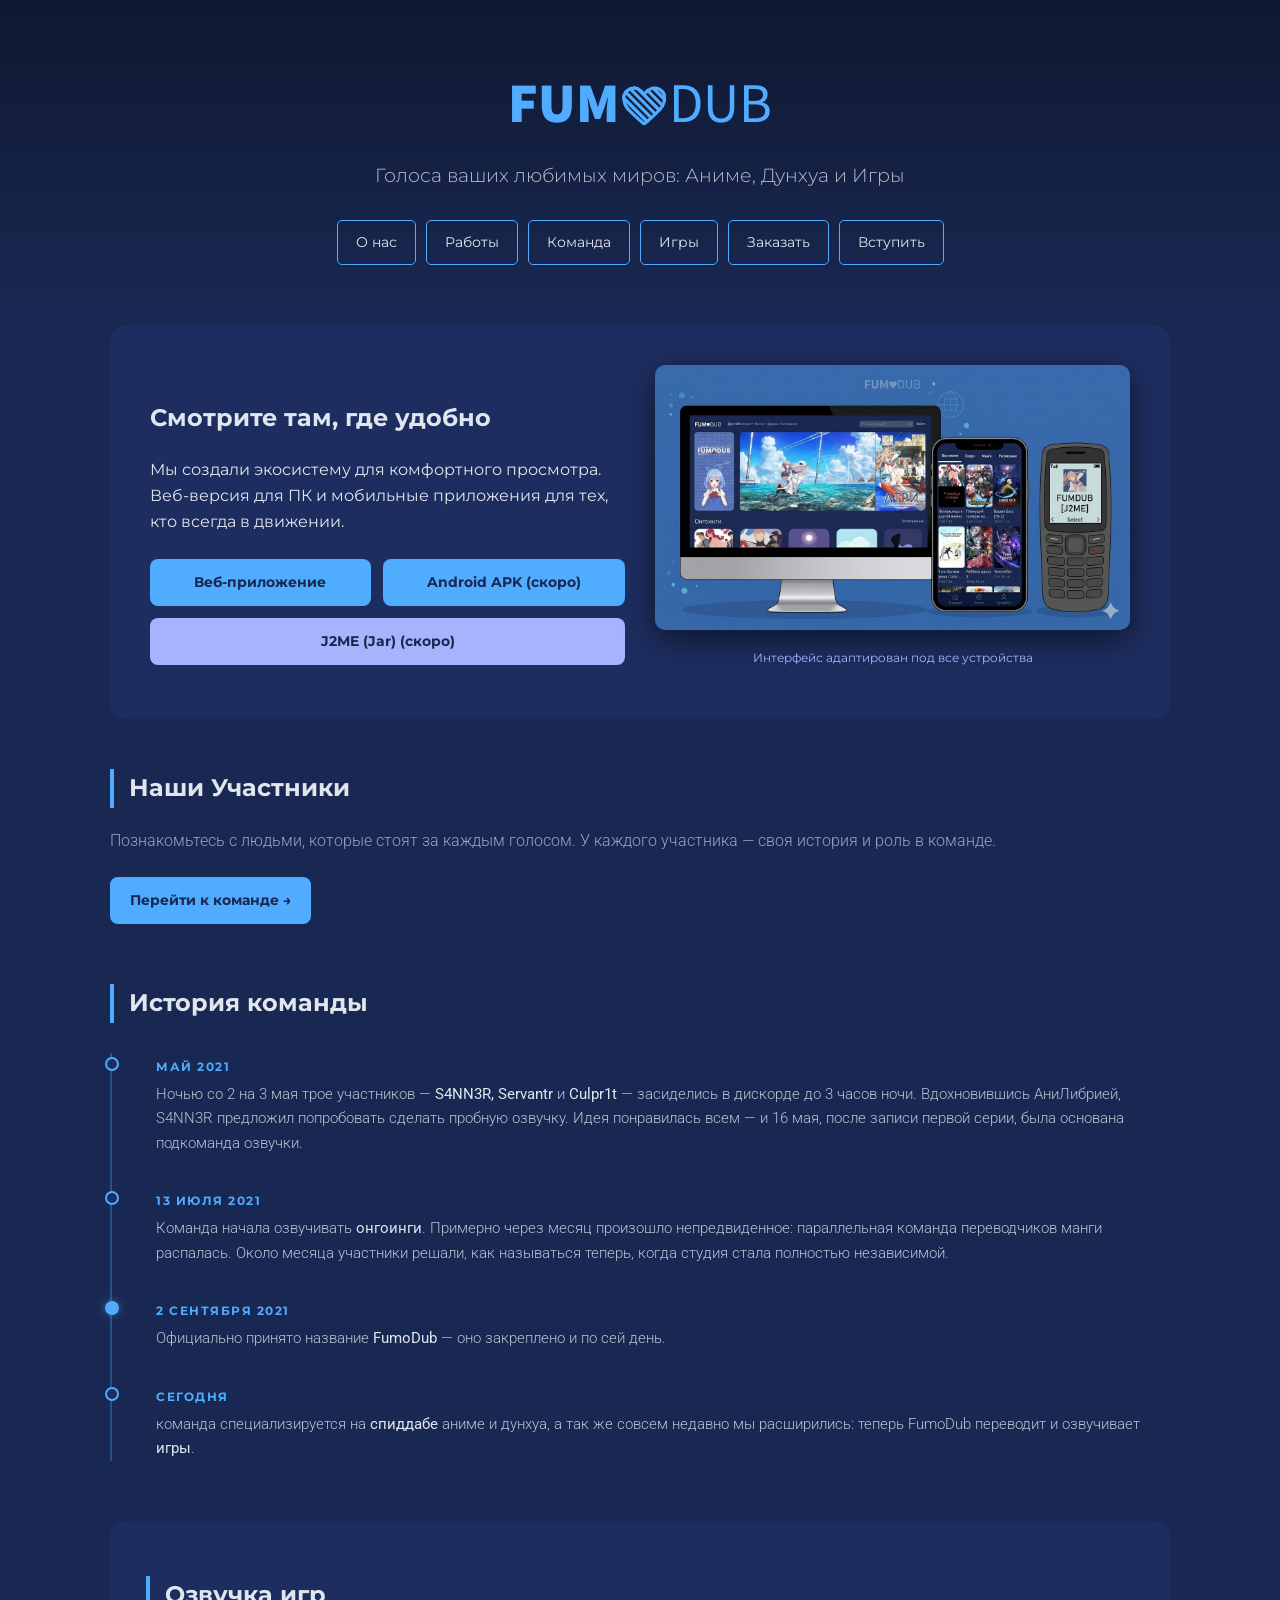
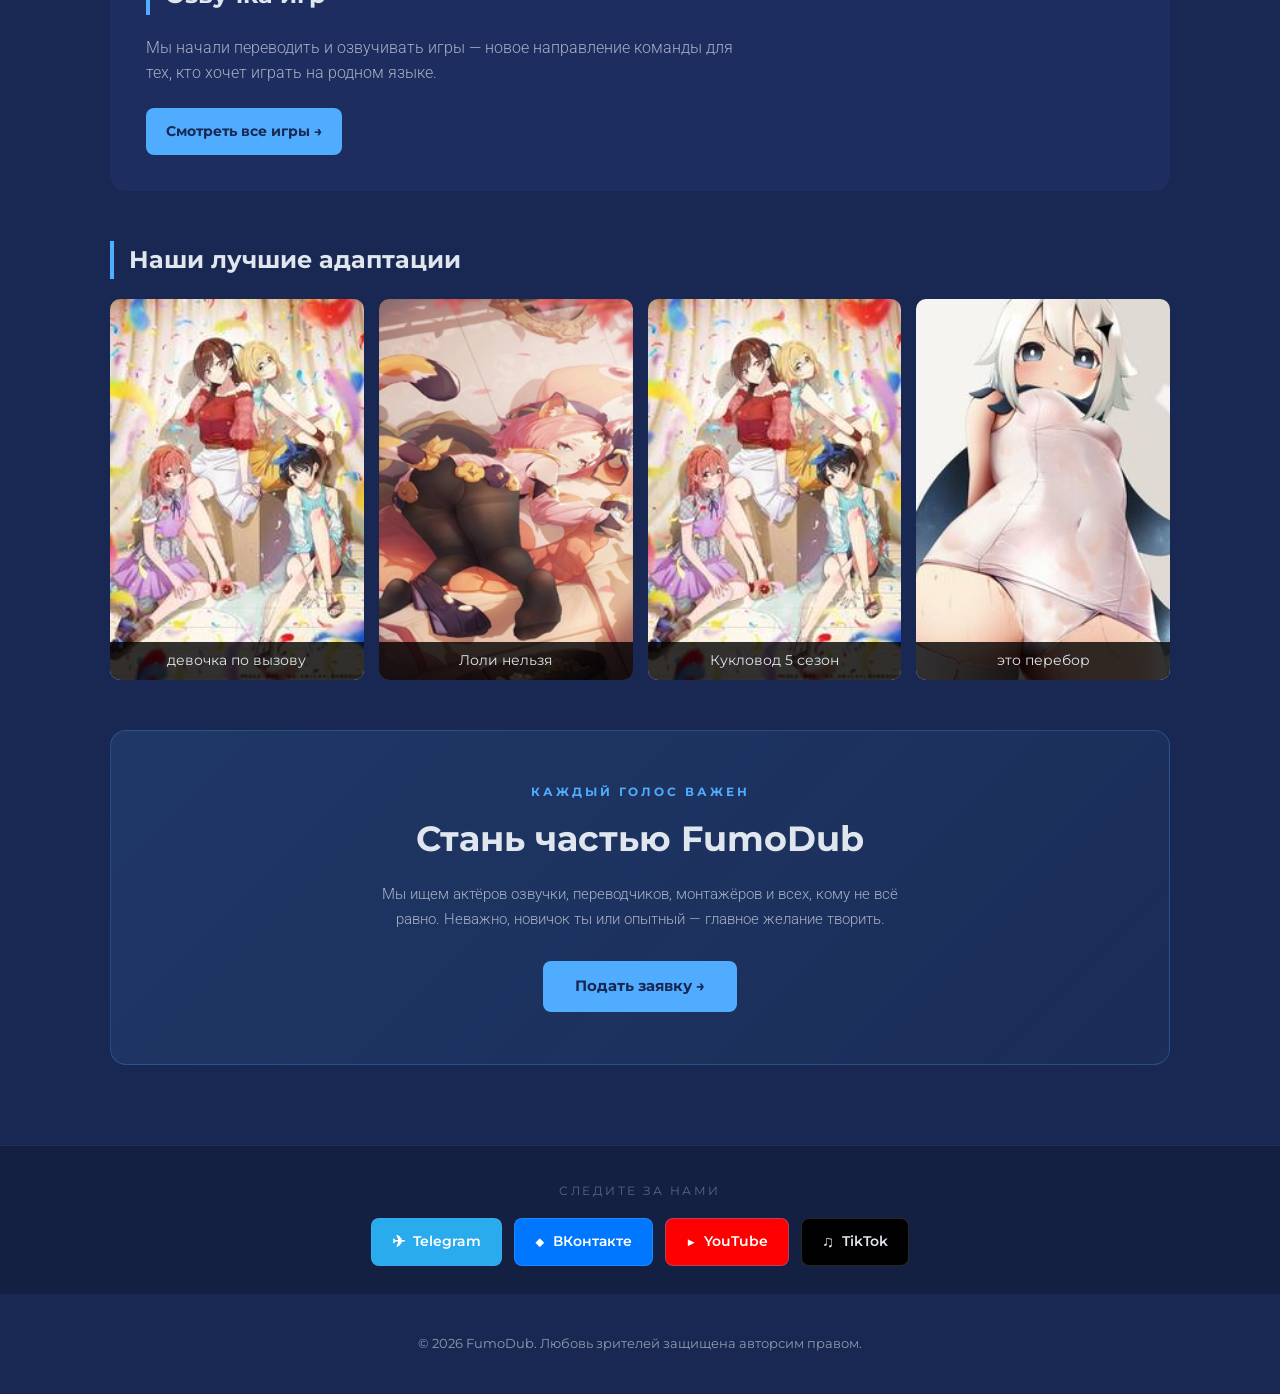
==== index.html @ 5b0cd199 "update index.html" ====
<!DOCTYPE html>
<html lang="ru">
<head>
    <meta charset="UTF-8">
    <meta name="viewport" content="width=device-width, initial-scale=1.0">
    <title>FumoDub | Быстрая озвучка аниме</title>
    <link href="https://fonts.googleapis.com/css2?family=Montserrat:wght@400;700&family=Roboto:wght@300;400&display=swap" rel="stylesheet">
    <link href="https://fonts.googleapis.com/css2?family=Source+Sans+Pro:wght@400;900&display=swap" rel="stylesheet">
    <link rel="stylesheet" href="./Sources/style.css?v=37">
</head>
<body>

<header>
    <h1 class="logo">
      <span>FUM</span>
      <svg class="heart" viewBox="0 0 32 32">
        <path d="M15.2 8.17947C15.3889 8.43128 15.6852 8.57947 16 8.57947C16.3148 8.57947 16.6111 8.43128 16.8 8.17947C17.4573 7.30307 18.6472 6.22595 20.1728 5.63793C21.6646 5.06297 23.4948 4.94489 25.5528 5.9739C28.1458 7.27042 29.104 9.48525 28.9397 11.9505C28.7711 14.4792 27.4039 17.2613 25.2929 19.3724C23.0795 21.5857 19.2659 25.3965 16.5035 27.4972C16.2244 27.7094 15.8395 27.7071 15.5508 27.4741C12.9979 25.4135 8.86139 21.5267 6.7071 19.3724C4.59602 17.2613 3.22886 14.4792 3.06028 11.9504C2.89593 9.48525 3.85416 7.27042 6.44721 5.9739C8.50523 4.94489 10.3354 5.06297 11.8271 5.63793C13.3528 6.22595 14.5427 7.30308 15.2 8.17947Z" stroke="currentColor" stroke-width="2" stroke-linejoin="round"/>
          <defs>
    <clipPath id="heartClip">
      <path d="M6 5.07947C10.6648 2.7471 14.5 5.57947 16 7.57947C17.5 5.57947 21.3352 2.7471 26 5.07947C32 8.07946 30.5 15.5795 26 20.0795C23.8042 22.2752 19.9372 26.1423 17.1088 28.2932C16.4554 28.7901 15.5615 28.7678 14.9227 28.2522C12.33 26.1595 8.16503 22.2445 6 20.0795C1.49998 15.5795 -4.76837e-06 8.07946 6 5.07947Z"/>
    </clipPath>
  </defs>
        <g clip-path="url(#heartClip)">
        <path d="M2.0426 -19.4543L30.6625 9.16553" stroke="currentColor" stroke-width="2" stroke-linecap="round" stroke-linejoin="round"/>
        <path d="M2.0426 -4.45435L30.6625 24.1655" stroke="currentColor" stroke-width="2" stroke-linecap="round" stroke-linejoin="round"/>
        <path d="M2.0426 10.5457L30.6625 39.1655" stroke="currentColor" stroke-width="2" stroke-linecap="round" stroke-linejoin="round"/>
        <path d="M2.0426 -19.4543L30.6625 9.16553" stroke="currentColor" stroke-width="2" stroke-linecap="round" stroke-linejoin="round"/>
        <path d="M2.0426 -4.45435L30.6625 24.1655" stroke="currentColor" stroke-width="2" stroke-linecap="round" stroke-linejoin="round"/>
        <path d="M2.0426 10.5457L30.6625 39.1655" stroke="currentColor" stroke-width="2" stroke-linecap="round" stroke-linejoin="round"/>
        <path d="M2.0426 -14.4543L30.6625 14.1655" stroke="currentColor" stroke-width="2" stroke-linecap="round" stroke-linejoin="round"/>
        <path d="M2.0426 0.545654L30.6625 29.1655" stroke="currentColor" stroke-width="2" stroke-linecap="round" stroke-linejoin="round"/>
        <path d="M2.0426 15.5457L30.6625 44.1655" stroke="currentColor" stroke-width="2" stroke-linecap="round" stroke-linejoin="round"/>
        <path d="M2.0426 20.5457L30.6625 49.1655" stroke="currentColor" stroke-width="2" stroke-linecap="round" stroke-linejoin="round"/>
        <path d="M2.0426 -9.45435L30.6625 19.1655" stroke="currentColor" stroke-width="2" stroke-linecap="round" stroke-linejoin="round"/>
        <path d="M2.0426 5.54565L30.6625 34.1655" stroke="currentColor" stroke-width="2" stroke-linecap="round" stroke-linejoin="round"/>
        <path d="M2.0426 25.5457L30.6625 54.1655" stroke="currentColor" stroke-width="2" stroke-linecap="round" stroke-linejoin="round"/>
        </g>
        </svg>
      <span>DUB</span>
    </h1>
    <p class="subtitle">Голоса ваших любимых миров: Аниме, Дунхуа и Игры</p>
    <nav>
        <a href="#about">О нас</a>
        <a href="#works">Работы</a>
        <a href="team.html">Команда</a>
        <a href="games.html">Игры</a>
        <a href="order.html">Заказать</a>
        <a href="join.html">Вступить</a>
    </nav>
</header>

<div class="container">

    <section class="apps-section" id="about">
        <div class="apps-info">
            <h2>Смотрите там, где удобно</h2>
            <p>Мы создали экосистему для комфортного просмотра. Веб-версия для ПК и мобильные приложения для тех, кто всегда в движении.</p>
            <div class="btn-group">
                <a href="https://fumodubfree.ru" class="btn-app">Веб-приложение</a>
                <a href="#" class="btn-app">Android APK (скоро)</a>
                <a href="#" class="btn-app btn-app--muted">J2ME (Jar) (скоро)</a>
            </div>
        </div>
        <div class="apps-preview">
            <img src="./Sources/aiisample.png" alt="Превью приложения">
            <p class="caption">Интерфейс адаптирован под все устройства</p>
        </div>
    </section>

    <section id="team" class="team-section team-teaser">
        <h2 class="section-title">Наши Участники</h2>
        <p style="color: rgba(224,230,237,0.65); font-family: 'Roboto', sans-serif; font-weight: 300; margin: 12px 0 24px;">Познакомьтесь с людьми, которые стоят за каждым голосом. У каждого участника — своя история и роль в команде.</p>
        <a href="team.html" class="btn-app" style="display: inline-block; max-width: 260px;">Перейти к команде →</a>
    </section>

    <!-- ===== ИСТОРИЯ КОМАНДЫ ===== -->
    <section id="history" class="history-section">
        <h2 class="section-title">История команды</h2>
        <div class="timeline">

            <div class="tl-item">
                <div class="tl-dot"></div>
                <div class="tl-body">
                    <span class="tl-date">Май 2021</span>
                    <p>Ночью со 2 на 3 мая трое участников — <strong>S4NN3R, Servantr</strong> и <strong>Culpr1t</strong> — засиделись в дискорде до 3 часов ночи. Вдохновившись АниЛибрией, S4NN3R предложил попробовать сделать пробную озвучку. Идея понравилась всем — и 16 мая, после записи первой серии, была основана подкоманда озвучки.</p>
                </div>
            </div>

            <div class="tl-item">
                <div class="tl-dot"></div>
                <div class="tl-body">
                    <span class="tl-date">13 июля 2021</span>
                    <p>Команда начала озвучивать <strong>онгоинги</strong>. Примерно через месяц произошло непредвиденное: параллельная команда переводчиков манги распалась. Около месяца участники решали, как называться теперь, когда студия стала полностью независимой.</p>
                </div>
            </div>

            <div class="tl-item">
                <div class="tl-dot tl-dot--accent"></div>
                <div class="tl-body">
                    <span class="tl-date">2 сентября 2021</span>
                    <p>Официально принято название <strong>FumoDub</strong> — оно закреплено и по сей день.</p>
                </div>
            </div>

            <div class="tl-item">
                <div class="tl-dot"></div>
                <div class="tl-body">
                    <span class="tl-date">Сегодня</span>
                    <p>команда специализируется на <strong>спиддабе</strong> аниме и дунхуа, а так же совсем недавно мы расширились: теперь FumoDub переводит и озвучивает <strong>игры</strong>.</p>
                </div>
            </div>

        </div>
    </section>

    <!-- ===== ИГРЫ ===== -->
    <section id="games-preview" class="games-preview-section">
        <h2 class="section-title">Озвучка игр</h2>
        <p class="games-preview-desc">Мы начали переводить и озвучивать игры — новое направление команды для тех, кто хочет играть на родном языке.</p>
        <a href="games.html" class="btn-app" style="display:inline-block;max-width:260px;">Смотреть все игры →</a>
    </section>

    <section id="works">
        <h2 class="section-title">Наши лучшие адаптации</h2>
        <div class="works-grid">
            <div class="work-item">
                <img src="./Sources/2.jpg" alt="Anime">
                <p>девочка по вызову</p>
            </div>
            <div class="work-item">
                <img src="./Sources/3.jpg" alt="Donghua">
                <p>Лоли нельзя</p>
            </div>
            <div class="work-item">
                <img src="./Sources/2.jpg" alt="Anime">
                <p>Кукловод 5 сезон</p>
            </div>
            <div class="work-item">
                <img src="./Sources/1.jpg" alt="Donghua">
                <p>это перебор</p>
            </div>
        </div>
    </section>

    <!-- ===== ВСТУПИТЬ В КОМАНДУ ===== -->
    <section class="join-banner-main">
        <div class="join-banner-inner-main">
            <p class="join-tagline-main">Каждый голос важен</p>
            <h2 class="join-title-main">Стань частью FumoDub</h2>
            <p class="join-desc-main">Мы ищем актёров озвучки, переводчиков, монтажёров и всех, кому не всё равно. Неважно, новичок ты или опытный — главное желание творить.</p>
            <a href="join.html" class="btn-join-main">Подать заявку →</a>
        </div>
    </section>

</div>

<!-- ===== СОЦСЕТИ ===== -->
<section class="socials-section">
    <p class="socials-label">Следите за нами</p>
    <div class="socials-row">
        <a href="https://t.me/FumoDub" class="soc-btn-wide soc-tg">
            <span class="soc-icon">&#9992;</span>
            <span>Telegram</span>
        </a>
        <a href="https://vk.com/fumodub" class="soc-btn-wide soc-vk">
            <span class="soc-icon">&#9670;</span>
            <span>ВКонтакте</span>
        </a>
        <a href="https://youtube.com/@fumodub" class="soc-btn-wide soc-yt">
            <span class="soc-icon">&#9654;</span>
            <span>YouTube</span>
        </a>
        <a href="https://www.tiktok.com/@fumodub" class="soc-btn-wide soc-tt">
            <span class="soc-icon">&#9835;</span>
            <span>TikTok</span>
        </a>
    </div>
</section>

<footer>
    &copy; 2026 FumoDub. Любовь зрителей защищена авторсим правом.
</footer>

</body>
</html>
---- Sources/style.css ----
/* ================================================
   ПЕРЕМЕННЫЕ И СБРОС
================================================ */

:root {
    --bg-color: #192852;
    --secondary-bg: #1d2d5f;
    --accent-blue: #4facfe;
    --text-color: #e0e6ed;
    --text-dim: #a5b4fc;
}

* { box-sizing: border-box; }

body {
    margin: 0;
    padding: 0;
    font-family: 'Montserrat', sans-serif;
    background-color: var(--bg-color);
    color: var(--text-color);
    line-height: 1.6;
    overflow-x: hidden;
}

/* ================================================
   ОБЩИЕ ЭЛЕМЕНТЫ
================================================ */

header {
    padding: 60px 20px 40px;
    text-align: center;
    background: linear-gradient(180deg, rgba(0,0,0,0.4) 0%, rgba(25,40,82,0) 100%);
}

.logo {
    font-family: 'Source Sans Pro';
    display: inline-flex;
    align-items: center;
    font-weight: 400;
    gap: 0;
}
.logo span:first-child {
    font-weight: 900;
}
.heart {
    width: 0.9em;
    height: 0.9em;
    fill: none;
    stroke: currentColor;
}


h1 {
    font-size: clamp(2rem, 8vw, 3.5rem);
    color: var(--accent-blue);
    margin: 0 0 10px;
}

.subtitle {
    font-weight: 300;
    font-size: clamp(0.9rem, 4vw, 1.2rem);
    opacity: 0.8;
    max-width: 600px;
    margin: 0 auto;
}

nav {
    display: flex;
    justify-content: center;
    flex-wrap: wrap;
    gap: 10px;
    margin-top: 30px;
}

nav a,
.btn-stub {
    text-decoration: none;
    color: var(--text-color);
    padding: 10px 18px;
    border: 1px solid var(--accent-blue);
    border-radius: 5px;
    transition: 0.3s;
    font-size: 0.9rem;
}

nav a:hover { background: var(--accent-blue); color: #192852; }

.container {
    max-width: 1100px;
    margin: 0 auto;
    padding: 20px;
}

footer {
    text-align: center;
    padding: 40px;
    opacity: 0.6;
    font-size: 0.8rem;
}

/* ================================================
   INDEX PAGE — index.html
================================================ */

.apps-section {
    background: var(--secondary-bg);
    padding: clamp(20px, 5vw, 40px);
    border-radius: 15px;
    display: flex;
    flex-direction: row;
    align-items: center;
    gap: 30px;
    margin-bottom: 50px;
}

.apps-info { flex: 1; }
.apps-preview { flex: 1; text-align: center; }

.apps-preview img {
    max-width: 100%;
    height: auto;
    border-radius: 10px;
    box-shadow: 0 10px 30px rgba(0,0,0,0.5);
}

.apps-preview .caption {
    font-size: 0.75rem;
    margin-top: 10px;
    color: var(--text-dim);
}

.btn-group {
    display: flex;
    flex-wrap: wrap;
    gap: 12px;
    margin-top: 25px;
}

.btn-app {
    background: var(--accent-blue);
    color: #192852;
    padding: 12px 20px;
    border-radius: 8px;
    text-decoration: none;
    font-weight: bold;
    font-size: 0.9rem;
    transition: transform 0.2s;
    flex-grow: 1;
    text-align: center;
}

.btn-app--muted {
    background: var(--text-dim);
}

.team-section {
    margin-bottom: 60px;
}

.section-title {
    border-left: 4px solid var(--accent-blue);
    padding-left: 15px;
    font-size: 1.5rem;
}

.team-grid {
    display: grid;
    grid-template-columns: repeat(auto-fit, minmax(140px, 1fr));
    gap: 15px;
    margin-top: 30px;
}

.works-grid {
    display: grid;
    grid-template-columns: repeat(auto-fit, minmax(150px, 1fr));
    gap: 15px;
}

.member-card {
    background: rgba(255,255,255,0.05);
    padding: 20px 10px;
    border-radius: 10px;
    text-align: center;
}

.member-card .avatar {
    width: 60px;
    height: 60px;
    background: var(--accent-blue);
    border-radius: 50%;
    margin: 0 auto 12px;
    background-size: cover;
    background-position: center;
}

.member-card p {
    font-size: 0.8rem;
}

.work-item {
    position: relative;
    overflow: hidden;
    border-radius: 10px;
    aspect-ratio: 2/3;
}

.work-item img {
    width: 100%;
    height: 100%;
    object-fit: cover;
    transition: 0.5s;
}

.work-item p {
    position: absolute;
    bottom: 0;
    left: 0;
    width: 100%;
    text-align: center;
    background: rgba(0,0,0,0.8);
    margin: 0;
    padding: 8px 5px;
    font-size: 0.85rem;
}

#works {
    margin-bottom: 50px; /* добавить отступ снизу */
}

.soc-btn-wide {
    width: auto;
    height: auto;
    border-radius: 8px;
    border: 1px solid rgba(79,172,254,0.35);
    background: rgba(29,45,95,0.8);
    display: flex;
    align-items: center;
    gap: 8px;
    padding: 10px 20px;
    text-decoration: none;
    color: var(--text-color);
    font-size: 0.9rem;
    font-weight: 600;
    transition: all 0.25s;
}

.soc-btn-wide:hover {
    border-color: var(--accent-blue);
    color: var(--accent-blue);
    background: rgba(79,172,254,0.1);
    transform: translateY(-2px);
}

.soc-btn {
    width: 38px;
    height: 38px;
    border-radius: 50%;
    border: 1px solid rgba(79,172,254,0.28);
    background: transparent;
    display: flex;
    align-items: center;
    justify-content: center;
    text-decoration: none;
    color: var(--text-dim);
    transition: all 0.24s;
}

.soc-btn:hover {
    border-color: var(--accent-blue);
    color: var(--accent-blue);
    background: rgba(79,172,254,0.1);
    transform: translateY(-2px);
}

.soc-btn svg { width: 16px; height: 16px; }

.socials-section {
    text-align: center;
    padding: 50px 20px;
    background: rgba(0,0,0,0.2);
}

.socials-label {
    font-size: 0.8rem;
    text-transform: uppercase;
    letter-spacing: 3px;
    color: var(--text-dim);
    margin-bottom: 20px;
}

.socials-row {
    display: flex;
    justify-content: center;
    flex-wrap: wrap;
    gap: 12px;
}

/* ================================================
   TEAM PAGE — team.html
================================================ */

.team-stage {
    display: grid;
    grid-template-columns: 200px 1fr 380px;
    min-height: calc(100vh - 220px);
    max-width: 1400px;
    margin: 0 auto;
    padding: 20px 24px 50px;
    align-items: stretch;
}

/* --- LEFT: вертикальный слайдер --- */

.slider-col {
    position: relative;
    display: flex;
    flex-direction: column;
    justify-content: center;
    height: 425px;
    overflow: hidden;
}

.slider-col::after {
    content: '';
    position: absolute;
    right: 24px;
    top: 8%;
    height: 84%;
    width: 2px;
    background: linear-gradient(
        to bottom,
        transparent,
        rgba(79,172,254,0.45) 15%,
        rgba(79,172,254,0.45) 85%,
        transparent
    );
}

.slider-item {
    display: flex;
    align-items: center;
    cursor: pointer;
    padding: 10px 0;
    position: relative;
}

.slider-name {
    flex: 1;
    text-align: right;
    padding-right: 14px;
    font-family: 'Montserrat', sans-serif;
    font-size: 0.85rem;
    color: var(--text-dim);
    transition: color 0.3s;
    white-space: nowrap;
    overflow: hidden;
    text-overflow: ellipsis;
}

.slider-item:hover .slider-name { color: var(--text-color); }

.slider-item.active .slider-name {
    color: var(--accent-blue);
    font-weight: 700;
}

.slider-dot {
    width: 48px;
    height: 48px;
    border-radius: 50%;
    flex-shrink: 0;
    background-color: rgba(79,172,254,0.12);
    background-size: cover;
    background-position: center;
    border: 2px solid rgba(79,172,254,0.22);
    position: relative;
    z-index: 2;
    transition: all 0.32s ease;
}

.slider-item:hover .slider-dot {
    border-color: rgba(79,172,254,0.55);
    transform: scale(1.08);
}

.slider-item.active .slider-dot {
    border-color: var(--accent-blue);
    box-shadow: 0 0 0 4px rgba(79,172,254,0.14), 0 0 22px rgba(79,172,254,0.38);
    transform: scale(1.18);
}

.slider-track {
    display: flex;
    flex-direction: column;
    gap: 10px;
    overflow-y: auto;
    height: 100%;
    scroll-behavior: smooth;
}

.slider-track::-webkit-scrollbar { display: none; }

/* Стрелки навигации */
.nav-btn.left,
.nav-btn.right {
    display: none;
}

.nav-btn {
    position: static;
    background: var(--accent-blue);
    border: none;
    padding: 8px 12px;
    cursor: pointer;
    border-radius: 6px;
    z-index: 10;
    opacity: 1;
    transition: opacity 0.3s ease, transform 0.3s ease;
}

.nav-btn.hidden {
    opacity: 0;
    pointer-events: none;
    transform: scale(0.9);
}

.nav-btn.up,
.nav-btn.down {
    position: absolute;
    left: 50%;
    transform: translateX(-50%);
    width: 42px;
    height: 42px;
    display: flex;
    align-items: center;
    justify-content: center;
    z-index: 10;
}

.nav-btn.up  { top: 10px; }
.nav-btn.down { bottom: 10px; }

/* --- CENTER: персонаж PNG --- */

.char-col {
    position: relative;
    display: flex;
    align-items: flex-end;
    justify-content: center;
    padding-bottom: 30px;
}

.char-glow {
    position: absolute;
    bottom: 0;
    left: 50%;
    transform: translateX(-50%);
    width: 340px;
    height: 120px;
    background: radial-gradient(ellipse, rgba(79,172,254,0.22) 0%, transparent 70%);
    pointer-events: none;
    z-index: 0;
    border-radius: 50%;
    filter: blur(10px);
}

.char-img {
    position: relative;
    z-index: 1;
    max-height: 560px;
    max-width: 100%;
    object-fit: contain;
    filter: drop-shadow(0 20px 40px rgba(79,172,254,0.2));
    transition: opacity 0.4s ease, transform 0.42s ease;
    transform-origin: bottom center;
}

.char-img.fade-out {
    opacity: 0;
    transform: scale(0.95) translateY(18px);
}

.char-placeholder {
    position: relative;
    z-index: 1;
    display: flex;
    flex-direction: column;
    align-items: center;
    justify-content: center;
    gap: 14px;
    height: 460px;
    color: var(--text-dim);
    opacity: 0.18;
}

.char-placeholder svg { width: 90px; height: 90px; }

.char-placeholder p {
    font-size: 0.8rem;
    text-transform: uppercase;
    letter-spacing: 2px;
    margin: 0;
}

/* --- RIGHT: инфо-панель --- */

.info-col {
    padding: 8px 0 8px 36px;
    display: flex;
    flex-direction: column;
    gap: 14px;
    transition: opacity 0.35s ease;
}

.info-col.fade-out { opacity: 0; }

.name-block {
    background: rgba(79,172,254,0.09);
    border: 1.5px solid rgba(79,172,254,0.35);
    border-radius: 14px;
    padding: 18px 26px;
}

.name-block h2 {
    margin: 0 0 5px;
    font-size: clamp(1.7rem, 2.4vw, 2.5rem);
    font-weight: 700;
    color: var(--text-color);
    line-height: 1.1;
}

.name-block .role-tag {
    font-size: 0.76rem;
    color: var(--accent-blue);
    text-transform: uppercase;
    letter-spacing: 2.5px;
    font-weight: 700;
}

.action-row {
    display: flex;
    align-items: center;
    gap: 10px;
    flex-wrap: wrap;
}

.play-btn {
    width: 46px;
    height: 46px;
    border-radius: 50%;
    background: var(--accent-blue);
    border: none;
    cursor: pointer;
    display: flex;
    align-items: center;
    justify-content: center;
    flex-shrink: 0;
    transition: transform 0.2s, box-shadow 0.2s;
    box-shadow: 0 0 20px rgba(79,172,254,0.35);
}

.play-btn:hover {
    transform: scale(1.12);
    box-shadow: 0 0 32px rgba(79,172,254,0.55);
}

.play-btn svg {
    width: 18px;
    height: 18px;
    fill: #192852;
    margin-left: 2px;
}

.play-btn.playing svg.icon-play  { display: none; }
.play-btn:not(.playing) svg.icon-pause { display: none; }

.play-label {
    font-size: 0.76rem;
    text-transform: uppercase;
    letter-spacing: 1.5px;
    color: var(--text-dim);
}

.social-icons {
    display: flex;
    align-items: center;
    gap: 8px;
    flex-wrap: wrap;
}


.wave-row {
    display: flex;
    align-items: center;
    gap: 10px;
}

.waveform {
    flex: 1;
    height: 30px;
    display: flex;
    align-items: center;
    gap: 2px;
}

.wave-bar {
    flex: 1;
    min-width: 3px;
    border-radius: 2px;
    background: rgba(79,172,254,0.2);
    transition: background 0.2s;
}

.playing-anim .wave-bar {
    background: var(--accent-blue);
    animation: wvpulse 0.72s ease-in-out infinite alternate;
}

.wave-bar:nth-child(2n) { animation-delay: 0.07s; }
.wave-bar:nth-child(3n) { animation-delay: 0.17s; }
.wave-bar:nth-child(4n) { animation-delay: 0.27s; }
.wave-bar:nth-child(5n) { animation-delay: 0.12s; }
.wave-bar:nth-child(7n) { animation-delay: 0.22s; }

@keyframes wvpulse {
    from { transform: scaleY(0.3); }
    to   { transform: scaleY(1); }
}

.voice-time {
    font-size: 0.75rem;
    color: var(--text-dim);
    font-family: 'Roboto', monospace;
    white-space: nowrap;
}

.desc-block {
    flex: 1;
    background: rgba(255,255,255,0.035);
    border: 1px solid rgba(79,172,254,0.13);
    border-radius: 14px;
    padding: 22px 24px;
    min-height: 160px;
}

.desc-block p {
    margin: 0;
    font-family: 'Roboto', sans-serif;
    font-weight: 300;
    font-size: 0.94rem;
    line-height: 1.78;
    color: rgba(224,230,237,0.7);
}

/* --- Анимация появления --- */

@keyframes fadeUp {
    from { opacity: 0; transform: translateY(14px); }
    to   { opacity: 1; transform: translateY(0);    }
}

.slider-col { animation: fadeUp 0.45s ease both; }
.char-col   { animation: fadeUp 0.45s 0.07s ease both; }
.info-col   { animation: fadeUp 0.45s 0.15s ease both; }

/* ================================================
   GAMES PAGE — games.html
================================================ */

.wave-divider {
    display: block;
    width: 100%;
    overflow: hidden;
    line-height: 0;
    margin-top: -2px;
}

.wave-divider svg {
    display: block;
    width: 100%;
    height: 60px;
}

.games-page-wrap {
    max-width: 1200px;
    margin: 0 auto;
    padding: 0 24px 60px;
}

.section-heading {
    font-size: clamp(1.1rem, 2.5vw, 1.4rem);
    font-weight: 700;
    color: var(--text-dim);
    text-transform: uppercase;
    letter-spacing: 3px;
    margin: 48px 0 20px;
    display: flex;
    align-items: center;
    gap: 14px;
}

.section-heading::after {
    content: '';
    flex: 1;
    height: 1px;
    background: linear-gradient(to right, rgba(79,172,254,0.3), transparent);
}

/* Сетка карточек сбора */
.funding-grid {
    display: grid;
    grid-template-columns: repeat(auto-fill, minmax(340px, 1fr));
    gap: 22px;
}

.fund-card {
    background: var(--secondary-bg);
    border: 1px solid rgba(79,172,254,0.12);
    border-radius: 16px;
    display: flex;
    gap: 18px;
    padding: 18px;
    transition: border-color 0.3s, transform 0.3s;
}

.fund-card:hover {
    border-color: rgba(79,172,254,0.35);
    transform: translateY(-3px);
}

.fund-cover {
    width: 90px;
    min-width: 90px;
    aspect-ratio: 3/4;
    border-radius: 10px;
    background: rgba(79,172,254,0.1);
    background-size: cover;
    background-position: center;
    overflow: hidden;
    flex-shrink: 0;
}

.fund-cover img {
    width: 100%;
    height: 100%;
    object-fit: cover;
    border-radius: 10px;
}

.fund-info {
    flex: 1;
    display: flex;
    flex-direction: column;
    gap: 6px;
    min-width: 0;
}

.fund-name {
    font-size: 1rem;
    font-weight: 700;
    color: var(--text-color);
    margin: 0;
    white-space: nowrap;
    overflow: hidden;
    text-overflow: ellipsis;
}

.fund-desc {
    font-family: 'Roboto', sans-serif;
    font-weight: 300;
    font-size: 0.82rem;
    color: rgba(224,230,237,0.6);
    line-height: 1.5;
    margin: 0;
    display: -webkit-box;
    -webkit-line-clamp: 3;
    -webkit-box-orient: vertical;
    overflow: hidden;
}

.fund-progress-wrap { margin-top: auto; }

.fund-bar-track {
    width: 100%;
    height: 5px;
    background: rgba(79,172,254,0.15);
    border-radius: 3px;
    overflow: hidden;
    margin-bottom: 5px;
}

.fund-bar-fill {
    height: 100%;
    background: linear-gradient(90deg, var(--accent-blue), #00f2fe);
    border-radius: 3px;
    transition: width 0.8s ease;
}

.fund-amounts {
    font-size: 0.75rem;
    color: var(--text-dim);
    display: flex;
    justify-content: space-between;
    margin-bottom: 10px;
}

.fund-amounts strong { color: var(--accent-blue); }

.btn-support {
    display: inline-block;
    background: transparent;
    border: 1px solid var(--accent-blue);
    color: var(--accent-blue);
    padding: 7px 16px;
    border-radius: 20px;
    font-family: 'Montserrat', sans-serif;
    font-size: 0.78rem;
    font-weight: 700;
    letter-spacing: 1px;
    text-decoration: none;
    cursor: pointer;
    transition: background 0.25s, color 0.25s;
    align-self: flex-start;
}

.btn-support:hover {
    background: var(--accent-blue);
    color: #192852;
}

/* Секция озвученные игры */
.games-grid {
    display: grid;
    grid-template-columns: repeat(auto-fill, minmax(160px, 1fr));
    gap: 16px;
}

.game-card {
    position: relative;
    border-radius: 12px;
    overflow: hidden;
    aspect-ratio: 3/4;
    background: rgba(79,172,254,0.07);
    border: 1px solid rgba(79,172,254,0.1);
    cursor: pointer;
    transition: transform 0.3s, border-color 0.3s, box-shadow 0.3s;
}

.game-card:hover {
    transform: translateY(-5px) scale(1.02);
    border-color: rgba(79,172,254,0.4);
    box-shadow: 0 12px 35px rgba(0,0,0,0.4);
}

.game-card img {
    width: 100%;
    height: 100%;
    object-fit: cover;
    display: block;
    transition: transform 0.4s ease;
}

.game-card:hover img { transform: scale(1.06); }

.game-card-label {
    position: absolute;
    bottom: 0;
    left: 0;
    right: 0;
    padding: 28px 10px 10px;
    background: linear-gradient(to top, rgba(10,15,40,0.95) 0%, transparent 100%);
    font-size: 0.8rem;
    font-weight: 700;
    color: var(--text-color);
    text-align: center;
    line-height: 1.3;
}

.game-badge {
    position: absolute;
    top: 8px;
    right: 8px;
    background: var(--accent-blue);
    color: #192852;
    font-size: 0.65rem;
    font-weight: 700;
    padding: 3px 8px;
    border-radius: 20px;
    text-transform: uppercase;
    letter-spacing: 1px;
}

.game-badge--done {
    background: rgba(79,172,254,0.2);
    color: var(--accent-blue);
    border: 1px solid rgba(79,172,254,0.4);
}

.game-card-placeholder {
    width: 100%;
    height: 100%;
    display: flex;
    flex-direction: column;
    align-items: center;
    justify-content: center;
    gap: 10px;
    color: var(--text-dim);
    opacity: 0.3;
    font-size: 0.75rem;
    text-transform: uppercase;
    letter-spacing: 1px;
}

.game-card-placeholder svg { width: 36px; height: 36px; }

/* ================================================
   GAME MODAL
================================================ */

.modal-overlay {
    position: fixed;
    inset: 0;
    background: rgba(10, 15, 35, 0.88);
    backdrop-filter: blur(8px);
    -webkit-backdrop-filter: blur(8px);
    z-index: 1000;
    display: flex;
    align-items: center;
    justify-content: center;
    padding: 20px;
    opacity: 0;
    pointer-events: none;
    transition: opacity 0.3s ease;
}

.modal-overlay.open {
    opacity: 1;
    pointer-events: all;
}

.modal-box {
    background: var(--secondary-bg);
    border: 1px solid rgba(79,172,254,0.2);
    border-radius: 20px;
    width: 100%;
    max-width: 860px;
    max-height: 90vh;
    overflow-y: auto;
    position: relative;
    transform: translateY(24px) scale(0.97);
    transition: transform 0.35s ease, opacity 0.35s ease;
    opacity: 0;
    scrollbar-width: thin;
    scrollbar-color: rgba(79,172,254,0.3) transparent;
}

.modal-overlay.open .modal-box {
    transform: translateY(0) scale(1);
    opacity: 1;
}

.modal-close {
    position: sticky;
    top: 16px;
    float: right;
    margin: 16px 16px 0 0;
    width: 36px;
    height: 36px;
    border-radius: 50%;
    background: rgba(255,255,255,0.08);
    border: 1px solid rgba(79,172,254,0.2);
    color: var(--text-color);
    font-size: 1.1rem;
    cursor: pointer;
    display: flex;
    align-items: center;
    justify-content: center;
    transition: background 0.2s, border-color 0.2s;
    z-index: 10;
    flex-shrink: 0;
}

.modal-close:hover {
    background: rgba(79,172,254,0.15);
    border-color: var(--accent-blue);
}

.modal-hero {
    display: flex;
    gap: 24px;
    padding: 24px 24px 0;
    clear: both;
}

.modal-cover {
    width: 160px;
    min-width: 160px;
    aspect-ratio: 3/4;
    border-radius: 12px;
    background: rgba(79,172,254,0.08);
    overflow: hidden;
    flex-shrink: 0;
}

.modal-cover img {
    width: 100%;
    height: 100%;
    object-fit: cover;
}

.modal-cover-placeholder {
    width: 100%;
    height: 100%;
    display: flex;
    align-items: center;
    justify-content: center;
    opacity: 0.2;
}

.modal-cover-placeholder svg { width: 48px; height: 48px; }

.modal-meta {
    flex: 1;
    display: flex;
    flex-direction: column;
    gap: 8px;
    min-width: 0;
}

.modal-title {
    font-size: clamp(1.3rem, 3vw, 2rem);
    font-weight: 700;
    margin: 0;
    color: var(--text-color);
    line-height: 1.2;
}

.modal-badge {
    display: inline-block;
    font-size: 0.7rem;
    font-weight: 700;
    text-transform: uppercase;
    letter-spacing: 1.5px;
    padding: 4px 12px;
    border-radius: 20px;
    background: rgba(79,172,254,0.15);
    border: 1px solid rgba(79,172,254,0.35);
    color: var(--accent-blue);
    align-self: flex-start;
}

.modal-badge--wip {
    background: rgba(255,180,0,0.1);
    border-color: rgba(255,180,0,0.4);
    color: #ffb400;
}

.modal-badge--funding {
    background: rgba(255,100,100,0.1);
    border-color: rgba(255,100,100,0.35);
    color: #ff6b6b;
}

.modal-desc {
    font-family: 'Roboto', sans-serif;
    font-weight: 300;
    font-size: 0.92rem;
    line-height: 1.7;
    color: rgba(224,230,237,0.7);
    margin: 4px 0 0;
}

.modal-download {
    margin-top: auto;
    display: flex;
    flex-direction: column;
    gap: 8px;
}

.download-label {
    font-size: 0.72rem;
    text-transform: uppercase;
    letter-spacing: 2px;
    color: var(--text-dim);
    margin-bottom: 2px;
}

.download-btns {
    display: flex;
    flex-wrap: wrap;
    gap: 8px;
}

.btn-download {
    display: inline-flex;
    align-items: center;
    gap: 7px;
    padding: 9px 16px;
    border-radius: 8px;
    border: 1px solid rgba(79,172,254,0.35);
    background: rgba(79,172,254,0.08);
    color: var(--text-color);
    font-family: 'Montserrat', sans-serif;
    font-size: 0.8rem;
    font-weight: 700;
    text-decoration: none;
    cursor: pointer;
    transition: all 0.22s;
    white-space: nowrap;
}

.btn-download:hover {
    background: var(--accent-blue);
    color: #192852;
    border-color: var(--accent-blue);
    transform: translateY(-2px);
}

.btn-download svg { width: 16px; height: 16px; flex-shrink: 0; }

.btn-demo {
    border-color: rgba(255,180,0,0.4);
    background: rgba(255,180,0,0.07);
    color: #ffb400;
}

.btn-demo:hover {
    background: #ffb400;
    color: #192852;
    border-color: #ffb400;
}

.modal-body {
    padding: 24px;
    display: flex;
    flex-direction: column;
    gap: 24px;
}

.modal-screenshots {
    display: grid;
    grid-template-columns: repeat(auto-fill, minmax(200px, 1fr));
    gap: 10px;
}

.modal-screenshot {
    border-radius: 10px;
    overflow: hidden;
    aspect-ratio: 16/9;
    background: rgba(79,172,254,0.06);
    border: 1px solid rgba(79,172,254,0.1);
}

.modal-screenshot img {
    width: 100%;
    height: 100%;
    object-fit: cover;
    transition: transform 0.3s;
}

.modal-screenshot:hover img { transform: scale(1.04); }

.modal-screenshot-placeholder {
    width: 100%;
    height: 100%;
    display: flex;
    align-items: center;
    justify-content: center;
    opacity: 0.15;
    font-size: 0.75rem;
    text-transform: uppercase;
    letter-spacing: 1px;
    flex-direction: column;
    gap: 8px;
}

.modal-screenshot-placeholder svg { width: 28px; height: 28px; }

.modal-video-wrap {
    border-radius: 12px;
    overflow: hidden;
    aspect-ratio: 16/9;
    background: #000;
    border: 1px solid rgba(79,172,254,0.1);
}

.modal-video-wrap iframe {
    width: 100%;
    height: 100%;
    border: none;
    display: block;
}

.modal-section-label {
    font-size: 0.72rem;
    text-transform: uppercase;
    letter-spacing: 2.5px;
    color: var(--text-dim);
    margin-bottom: 10px;
}

/* ================================================
   ORDER PAGE — order.html
================================================ */

.order-page {
    --page-accent:    #c0239e;
    --page-accent2:   #750c64;
    --page-glow:      rgba(192, 35, 158, 0.22);
    --page-border:    rgba(192, 35, 158, 0.3);
    --page-bg:        #1a0a18;
    --page-card-bg:   #220e1e;

    background-color: var(--page-bg);
    min-height: 100vh;
}

.order-page h1                    { color: var(--page-accent); }
.order-page nav a,
.order-page .btn-stub             { border-color: var(--page-accent); }
.order-page nav a:hover           { background: var(--page-accent); color: var(--page-bg); }
.order-page header                { background: linear-gradient(180deg, rgba(0,0,0,0.5) 0%, rgba(26,10,24,0) 100%); }

.order-page .wave-divider path[fill]   { fill: rgba(192,35,158,0.07); }
.order-page .wave-divider path[stroke] { stroke: rgba(192,35,158,0.3); }

.order-wrap {
    max-width: 1100px;
    margin: 0 auto;
    padding: 0 24px 80px;
}

.order-hero {
    text-align: center;
    padding: 40px 0 50px;
}

.order-hero h2 {
    font-size: clamp(1.6rem, 4vw, 2.8rem);
    font-weight: 700;
    margin: 0 0 14px;
    color: var(--text-color);
    line-height: 1.2;
}

.order-hero h2 span { color: var(--page-accent); }

.order-hero p {
    font-family: 'Roboto', sans-serif;
    font-weight: 300;
    font-size: 1rem;
    color: rgba(224,230,237,0.65);
    max-width: 560px;
    margin: 0 auto;
    line-height: 1.7;
}

/* Секция причины */
.reasons-section {
    display: grid;
    grid-template-columns: 1fr 280px;
    gap: 24px;
    margin-bottom: 60px;
    align-items: stretch;
}

.reasons-card {
    background: var(--page-card-bg);
    border: 1px solid var(--page-border);
    border-radius: 18px;
    padding: 32px 36px;
    position: relative;
    overflow: hidden;
}

.reasons-card::before {
    content: '';
    position: absolute;
    top: -60px;
    left: -60px;
    width: 300px;
    height: 300px;
    background: radial-gradient(circle, rgba(192,35,158,0.12) 0%, transparent 70%);
    pointer-events: none;
}

.reasons-card h3 {
    font-size: 1rem;
    text-transform: uppercase;
    letter-spacing: 2.5px;
    color: var(--page-accent);
    margin: 0 0 24px;
}

.reason-item {
    display: flex;
    align-items: flex-start;
    gap: 14px;
    margin-bottom: 18px;
}

.reason-item:last-child { margin-bottom: 0; }

.reason-num {
    width: 28px;
    height: 28px;
    border-radius: 50%;
    background: rgba(192,35,158,0.15);
    border: 1px solid var(--page-border);
    color: var(--page-accent);
    font-size: 0.75rem;
    font-weight: 700;
    display: flex;
    align-items: center;
    justify-content: center;
    flex-shrink: 0;
    margin-top: 1px;
}

.reason-text {
    font-family: 'Roboto', sans-serif;
    font-weight: 300;
    font-size: 0.93rem;
    color: rgba(224,230,237,0.75);
    line-height: 1.6;
}

.reason-text strong {
    color: var(--text-color);
    font-weight: 400;
}

.reasons-img {
    border-radius: 18px;
    background: var(--page-card-bg);
    border: 1px solid var(--page-border);
    overflow: hidden;
    display: flex;
    align-items: center;
    justify-content: center;
    min-height: 200px;
}

.reasons-img img {
    width: 100%;
    height: 100%;
    object-fit: cover;
    display: block;
}

.reasons-img-placeholder {
    display: flex;
    flex-direction: column;
    align-items: center;
    gap: 12px;
    opacity: 0.2;
    color: var(--text-dim);
    font-size: 0.75rem;
    text-transform: uppercase;
    letter-spacing: 1px;
}

.reasons-img-placeholder svg { width: 52px; height: 52px; }

/* Расценки */
.pricing-heading {
    font-size: clamp(1.1rem, 2.5vw, 1.4rem);
    font-weight: 700;
    color: rgba(192,35,158,0.7);
    text-transform: uppercase;
    letter-spacing: 3px;
    margin: 0 0 20px;
    display: flex;
    align-items: center;
    gap: 14px;
}

.pricing-heading::after {
    content: '';
    flex: 1;
    height: 1px;
    background: linear-gradient(to right, rgba(192,35,158,0.35), transparent);
}

.pricing-grid {
    display: grid;
    grid-template-columns: repeat(auto-fit, minmax(260px, 1fr));
    gap: 18px;
    margin-bottom: 50px;
}

.price-card {
    background: var(--page-card-bg);
    border: 1px solid var(--page-border);
    border-radius: 16px;
    padding: 28px 28px 24px;
    position: relative;
    transition: border-color 0.3s, transform 0.3s;
}

.price-card:hover {
    border-color: var(--page-accent);
    transform: translateY(-4px);
}

.price-card--featured {
    border-color: var(--page-accent);
    box-shadow: 0 0 30px rgba(192,35,158,0.18);
}

.price-card--featured::after {
    content: 'Популярный';
    position: absolute;
    top: -12px;
    left: 50%;
    transform: translateX(-50%);
    background: var(--page-accent);
    color: var(--page-bg);
    font-size: 0.65rem;
    font-weight: 700;
    text-transform: uppercase;
    letter-spacing: 1.5px;
    padding: 4px 14px;
    border-radius: 20px;
    white-space: nowrap;
}

.price-tier {
    font-size: 0.75rem;
    text-transform: uppercase;
    letter-spacing: 2px;
    color: var(--page-accent);
    margin-bottom: 16px;
    font-weight: 700;
}

.price-rows {
    display: flex;
    flex-direction: column;
    gap: 8px;
    margin-bottom: 20px;
}

.price-row {
    display: flex;
    justify-content: space-between;
    align-items: baseline;
    padding-bottom: 8px;
    border-bottom: 1px solid rgba(192,35,158,0.1);
}

.price-row:last-child { border-bottom: none; padding-bottom: 0; }

.price-duration {
    font-size: 0.88rem;
    color: rgba(224,230,237,0.65);
    font-family: 'Roboto', sans-serif;
    font-weight: 300;
}

.price-amount {
    font-size: 1.15rem;
    font-weight: 700;
    color: var(--text-color);
}

.price-amount span {
    font-size: 0.75rem;
    font-weight: 400;
    color: rgba(224,230,237,0.45);
    margin-left: 3px;
}

.price-note {
    font-size: 0.78rem;
    color: rgba(224,230,237,0.4);
    font-family: 'Roboto', sans-serif;
    font-weight: 300;
    line-height: 1.5;
}

/* Форма заказа */
.order-form-section { margin-bottom: 40px; }

.order-form {
    background: var(--page-card-bg);
    border: 1px solid var(--page-border);
    border-radius: 18px;
    padding: 36px;
    display: grid;
    grid-template-columns: 1fr 1fr;
    gap: 18px;
}

.form-group {
    display: flex;
    flex-direction: column;
    gap: 7px;
}

.form-group--full { grid-column: 1 / -1; }

.form-label {
    font-size: 0.75rem;
    text-transform: uppercase;
    letter-spacing: 1.5px;
    color: rgba(192,35,158,0.8);
    font-weight: 700;
}

.form-input,
.form-select,
.form-textarea {
    background: rgba(255,255,255,0.04);
    border: 1px solid rgba(192,35,158,0.25);
    border-radius: 10px;
    padding: 12px 16px;
    color: var(--text-color);
    font-family: 'Montserrat', sans-serif;
    font-size: 0.88rem;
    outline: none;
    transition: border-color 0.25s, box-shadow 0.25s;
    width: 100%;
}

.form-input:focus,
.form-select:focus,
.form-textarea:focus {
    border-color: var(--page-accent);
    box-shadow: 0 0 0 3px rgba(192,35,158,0.12);
}

.form-select {
    appearance: none;
    background-image: url("data:image/svg+xml,%3Csvg viewBox='0 0 24 24' fill='none' stroke='%23c0239e' stroke-width='2' xmlns='http://www.w3.org/2000/svg'%3E%3Cpath d='M6 9l6 6 6-6'/%3E%3C/svg%3E");
    background-repeat: no-repeat;
    background-position: right 14px center;
    background-size: 18px;
    padding-right: 40px;
    cursor: pointer;
}

.form-select option { background: #220e1e; }

.form-textarea {
    resize: vertical;
    min-height: 110px;
    line-height: 1.6;
}

.form-submit {
    grid-column: 1 / -1;
    background: linear-gradient(135deg, var(--page-accent2), var(--page-accent));
    color: #fff;
    border: none;
    border-radius: 12px;
    padding: 15px 32px;
    font-family: 'Montserrat', sans-serif;
    font-size: 0.95rem;
    font-weight: 700;
    letter-spacing: 1px;
    cursor: pointer;
    transition: opacity 0.25s, transform 0.2s, box-shadow 0.25s;
    box-shadow: 0 4px 24px rgba(192,35,158,0.3);
}

.form-submit:hover {
    opacity: 0.9;
    transform: translateY(-2px);
    box-shadow: 0 8px 32px rgba(192,35,158,0.45);
}

.form-submit:active { transform: translateY(0); }

/* ================================================
   ИСТОРИЯ — timeline
================================================ */

.history-section {
    margin-bottom: 60px;
}

.timeline {
    position: relative;
    margin-top: 30px;
    padding-left: 24px;
    border-left: 2px solid rgba(79,172,254,0.3);
}

.tl-item {
    position: relative;
    margin-bottom: 32px;
    padding-left: 20px;
}

.tl-item:last-child { margin-bottom: 0; }

.tl-dot {
    position: absolute;
    left: -31px;
    top: 4px;
    width: 14px;
    height: 14px;
    border-radius: 50%;
    background: var(--secondary-bg);
    border: 2px solid var(--accent-blue);
    flex-shrink: 0;
}

.tl-dot--accent {
    background: var(--accent-blue);
    box-shadow: 0 0 10px rgba(79,172,254,0.5);
}

.tl-date {
    display: inline-block;
    font-size: 0.72rem;
    text-transform: uppercase;
    letter-spacing: 1.5px;
    color: var(--accent-blue);
    font-weight: 700;
    margin-bottom: 6px;
}

.tl-body p {
    margin: 0;
    font-family: 'Roboto', sans-serif;
    font-weight: 300;
    font-size: 0.92rem;
    color: rgba(224,230,237,0.8);
    line-height: 1.65;
}

.tl-body strong {
    color: var(--text-color);
    font-weight: 400;
}

/* ================================================
   ИГРЫ — превью-секция
================================================ */

.games-preview-section {
    background: var(--secondary-bg);
    border-radius: 15px;
    padding: clamp(20px, 5vw, 36px);
    margin-bottom: 50px;
}

.games-preview-desc {
    font-family: 'Roboto', sans-serif;
    font-weight: 300;
    color: rgba(224,230,237,0.7);
    margin: 10px 0 22px;
    max-width: 600px;
}

/* ================================================
   ВСТУПИТЬ В КОМАНДУ — баннер
================================================ */

.join-banner-main {
    margin-bottom: 60px;
    border-radius: 16px;
    background: linear-gradient(135deg, rgba(79,172,254,0.12) 0%, rgba(79,172,254,0.04) 100%);
    border: 1px solid rgba(79,172,254,0.25);
    padding: clamp(28px, 6vw, 52px) clamp(20px, 5vw, 48px);
    text-align: center;
}

.join-tagline-main {
    font-size: 0.72rem;
    text-transform: uppercase;
    letter-spacing: 3px;
    color: var(--accent-blue);
    font-weight: 700;
    margin: 0 0 10px;
}

.join-title-main {
    font-size: clamp(1.4rem, 4vw, 2.2rem);
    margin: 0 0 14px;
    color: var(--text-color);
}

.join-desc-main {
    font-family: 'Roboto', sans-serif;
    font-weight: 300;
    font-size: 0.95rem;
    color: rgba(224,230,237,0.7);
    max-width: 520px;
    margin: 0 auto 28px;
    line-height: 1.7;
}

.btn-join-main {
    display: inline-block;
    background: var(--accent-blue);
    color: #192852;
    padding: 13px 32px;
    border-radius: 8px;
    text-decoration: none;
    font-weight: 700;
    font-size: 0.95rem;
    transition: opacity 0.2s, transform 0.2s;
}

.btn-join-main:hover {
    opacity: 0.85;
    transform: translateY(-2px);
}

/* ================================================
   JOIN PAGE — join.html
   Цветовая схема: оранжевый #ff9012
================================================ */

.join-page {
    --join-accent:  #ff9012;
    --join-accent2: #e06b00;
    --join-glow:    rgba(255, 144, 18, 0.2);
    --join-border:  rgba(255, 144, 18, 0.28);
    --join-bg:      #1a1108;
    --join-card-bg: #211508;

    background-color: var(--join-bg);
    min-height: 100vh;
}

.join-page h1                { color: var(--join-accent); }
.join-page nav a,
.join-page .btn-stub         { border-color: var(--join-accent); }
.join-page nav a:hover       { background: var(--join-accent); color: var(--join-bg); }
.join-page header            { background: linear-gradient(180deg, rgba(0,0,0,0.5) 0%, rgba(26,17,8,0) 100%); }

.join-wrap {
    max-width: 780px;
    margin: 0 auto;
    padding: 0 24px 80px;
}

/* HERO */
.join-hero {
    text-align: center;
    padding: 36px 0 44px;
}

.join-hero h2 {
    font-size: clamp(1.6rem, 4vw, 2.6rem);
    font-weight: 700;
    color: var(--text-color);
    margin: 0 0 12px;
    line-height: 1.2;
}

.join-hero h2 span { color: var(--join-accent); }

.join-hero p {
    font-family: 'Roboto', sans-serif;
    font-weight: 300;
    font-size: 0.97rem;
    color: rgba(224,230,237,0.6);
    max-width: 520px;
    margin: 0 auto;
    line-height: 1.7;
}

/* БАННЕР-КАРТИНКА */
.join-banner {
    width: 100%;
    border-radius: 18px;
    overflow: hidden;
    border: 1px solid var(--join-border);
    margin-bottom: 20px;
    aspect-ratio: 16/7;
    background: var(--join-card-bg);
    position: relative;
}

.join-banner img {
    width: 100%;
    height: 100%;
    object-fit: cover;
    display: block;
}

.join-banner-placeholder {
    width: 100%;
    height: 100%;
    display: flex;
    align-items: center;
    justify-content: center;
    flex-direction: column;
    gap: 12px;
    opacity: 0.18;
    color: var(--text-dim);
    font-size: 0.8rem;
    text-transform: uppercase;
    letter-spacing: 1px;
    position: absolute;
    inset: 0;
}

.join-banner-placeholder svg { width: 52px; height: 52px; }

/* Glow под баннером */
.join-banner::after {
    content: '';
    position: absolute;
    bottom: 0; left: 0; right: 0;
    height: 60%;
    background: linear-gradient(to top, rgba(26,17,8,0.6), transparent);
    pointer-events: none;
}

/* ТЕКСТОВЫЙ БЛОК */
.join-text-card {
    background: var(--join-card-bg);
    border: 1px solid var(--join-border);
    border-radius: 18px;
    padding: 32px 36px;
    margin-bottom: 28px;
    position: relative;
    overflow: hidden;
}

.join-text-card::before {
    content: '';
    position: absolute;
    top: -80px; right: -80px;
    width: 280px; height: 280px;
    background: radial-gradient(circle, rgba(255,144,18,0.1) 0%, transparent 70%);
    pointer-events: none;
}

.join-text-card h3 {
    font-size: 0.75rem;
    text-transform: uppercase;
    letter-spacing: 2.5px;
    color: var(--join-accent);
    margin: 0 0 16px;
    font-weight: 700;
}

.join-text-card p {
    font-family: 'Roboto', sans-serif;
    font-weight: 300;
    font-size: 0.94rem;
    line-height: 1.78;
    color: rgba(224,230,237,0.7);
    margin: 0 0 12px;
}

.join-text-card p:last-child { margin-bottom: 0; }

.join-text-card strong {
    color: var(--text-color);
    font-weight: 400;
}

/* Список ролей нужных студии */
.join-roles {
    display: flex;
    flex-wrap: wrap;
    gap: 8px;
    margin-top: 18px;
}

.join-role-tag {
    padding: 6px 14px;
    border-radius: 20px;
    border: 1px solid var(--join-border);
    background: rgba(255,144,18,0.07);
    color: var(--join-accent);
    font-size: 0.78rem;
    font-weight: 700;
    letter-spacing: 0.5px;
}

/* КНОПКА */
.join-btn-wrap {
    text-align: center;
}

.btn-join {
    display: inline-flex;
    align-items: center;
    gap: 10px;
    background: linear-gradient(135deg, var(--join-accent2), var(--join-accent));
    color: #1a1108;
    font-family: 'Montserrat', sans-serif;
    font-size: 1rem;
    font-weight: 700;
    padding: 16px 40px;
    border-radius: 14px;
    text-decoration: none;
    letter-spacing: 0.5px;
    box-shadow: 0 6px 28px rgba(255,144,18,0.32);
    transition: transform 0.22s, box-shadow 0.22s, opacity 0.22s;
}

.btn-join:hover {
    transform: translateY(-3px);
    box-shadow: 0 12px 40px rgba(255,144,18,0.48);
    opacity: 0.93;
}

.btn-join:active { transform: translateY(0); }

.btn-join svg { width: 20px; height: 20px; flex-shrink: 0; }

.join-btn-note {
    margin-top: 12px;
    font-size: 0.78rem;
    color: rgba(224,230,237,0.35);
    font-family: 'Roboto', sans-serif;
}

@media (max-width: 600px) {
    .join-text-card { padding: 22px 20px; }
    .join-banner { aspect-ratio: 16/9; }
}

/* ================================================
   СОЦСЕТИ
================================================ */

.socials-section {
    text-align: center;
    padding: 36px 20px 28px;
    border-top: 1px solid rgba(79,172,254,0.12);
}

.socials-label {
    font-size: 0.72rem;
    text-transform: uppercase;
    letter-spacing: 2.5px;
    color: rgba(224,230,237,0.35);
    margin: 0 0 18px;
}

.socials-row {
    display: flex;
    justify-content: center;
    flex-wrap: wrap;
    gap: 12px;
}

.soc-icon { font-size: 1rem; }

.soc-tg { background: #2AABEE; color: #fff; }
.soc-vk { background: #0077FF; color: #fff; }
.soc-yt { background: #FF0000; color: #fff; }
.soc-tt { background: #010101; border: 1px solid rgba(255,255,255,0.15); }

/* ================================================
   АДАПТИВ
================================================ */

@media (max-width: 900px) {
    .team-stage {
        grid-template-columns: 1fr;
        gap: 22px;
    }

    .slider-col {
        flex-direction: row;
        flex-wrap: nowrap;
        overflow-x: auto;
        padding-bottom: 8px;
        justify-content: flex-start;
        -webkit-overflow-scrolling: touch;
        height: auto;
    }

    .slider-col::after { display: none; }

    .slider-item {
        flex-direction: column;
        align-items: center;
        padding: 6px 10px;
        gap: 6px;
    }

    .slider-name {
        text-align: center;
        padding-right: 0;
        font-size: 0.72rem;
    }

    .slider-track {
        flex-direction: row;
        overflow-x: auto;
        overflow-y: hidden;
    }

    .char-col { order: -1; }
    .char-img { max-height: 300px; }
    .info-col { padding: 0; }
}

@media (max-width: 768px) {
    header { padding: 40px 15px; }

    .apps-section {
        flex-direction: column;
        text-align: center;
    }

    .btn-group { justify-content: center; }

    nav { gap: 8px; }
    nav a { padding: 8px 12px; font-size: 0.8rem; }

    .funding-grid { grid-template-columns: 1fr; }

    .games-grid {
        grid-template-columns: repeat(auto-fill, minmax(130px, 1fr));
        gap: 12px;
    }

    .fund-card { flex-direction: column; }

    .fund-cover {
        width: 100%;
        aspect-ratio: 16/9;
    }

    .slider-track {
        flex-direction: row;
        overflow-x: auto;
        overflow-y: hidden;
    }

    .nav-btn.up, .nav-btn.down { display: none; }

    .nav-btn.left, .nav-btn.right {
        display: block;
        position: absolute;
        top: 50%;
        transform: translateY(-50%);
    }

    .nav-btn.left  { left: 5px; }
    .nav-btn.right { right: 5px; }

    .slider-col {
        flex-direction: row;
        align-items: center;
        height: auto;
        gap: 10px;
    }

    .nav-btn {
        width: 42px;
        height: 42px;
        flex-shrink: 0;
        padding: 0;
    }

    .nav-btn.left  { order: 0; }
    .slider-track  { order: 1; }
    .nav-btn.right { order: 2; }

    .reasons-section { grid-template-columns: 1fr; }

    .reasons-img {
        min-height: 180px;
        max-height: 220px;
    }

    .order-form {
        grid-template-columns: 1fr;
        padding: 22px;
    }

    .form-group--full { grid-column: 1; }
    .form-submit       { grid-column: 1; }

    .pricing-grid { grid-template-columns: 1fr; }
}

@media (max-width: 600px) {
    .modal-hero { flex-direction: column; }
    .modal-cover { width: 120px; align-self: center; }
    .modal-box { border-radius: 14px; }
}
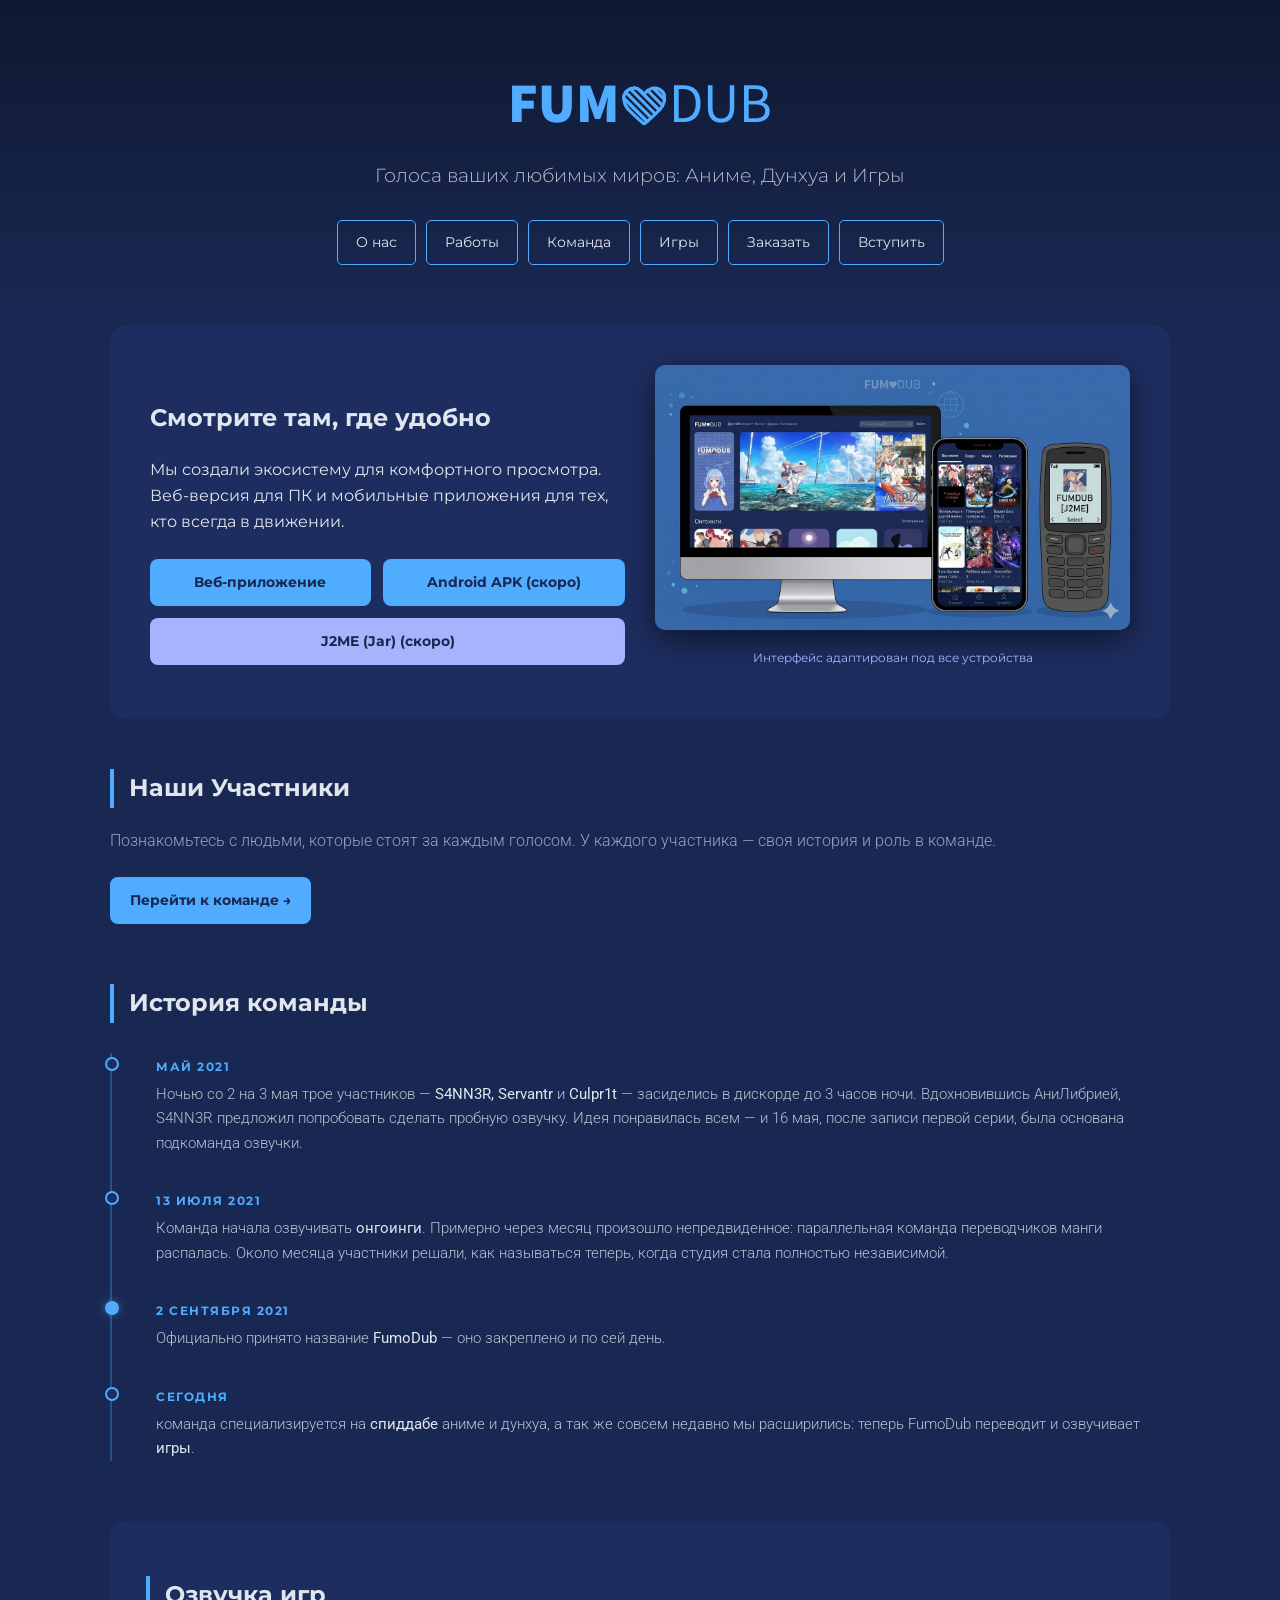
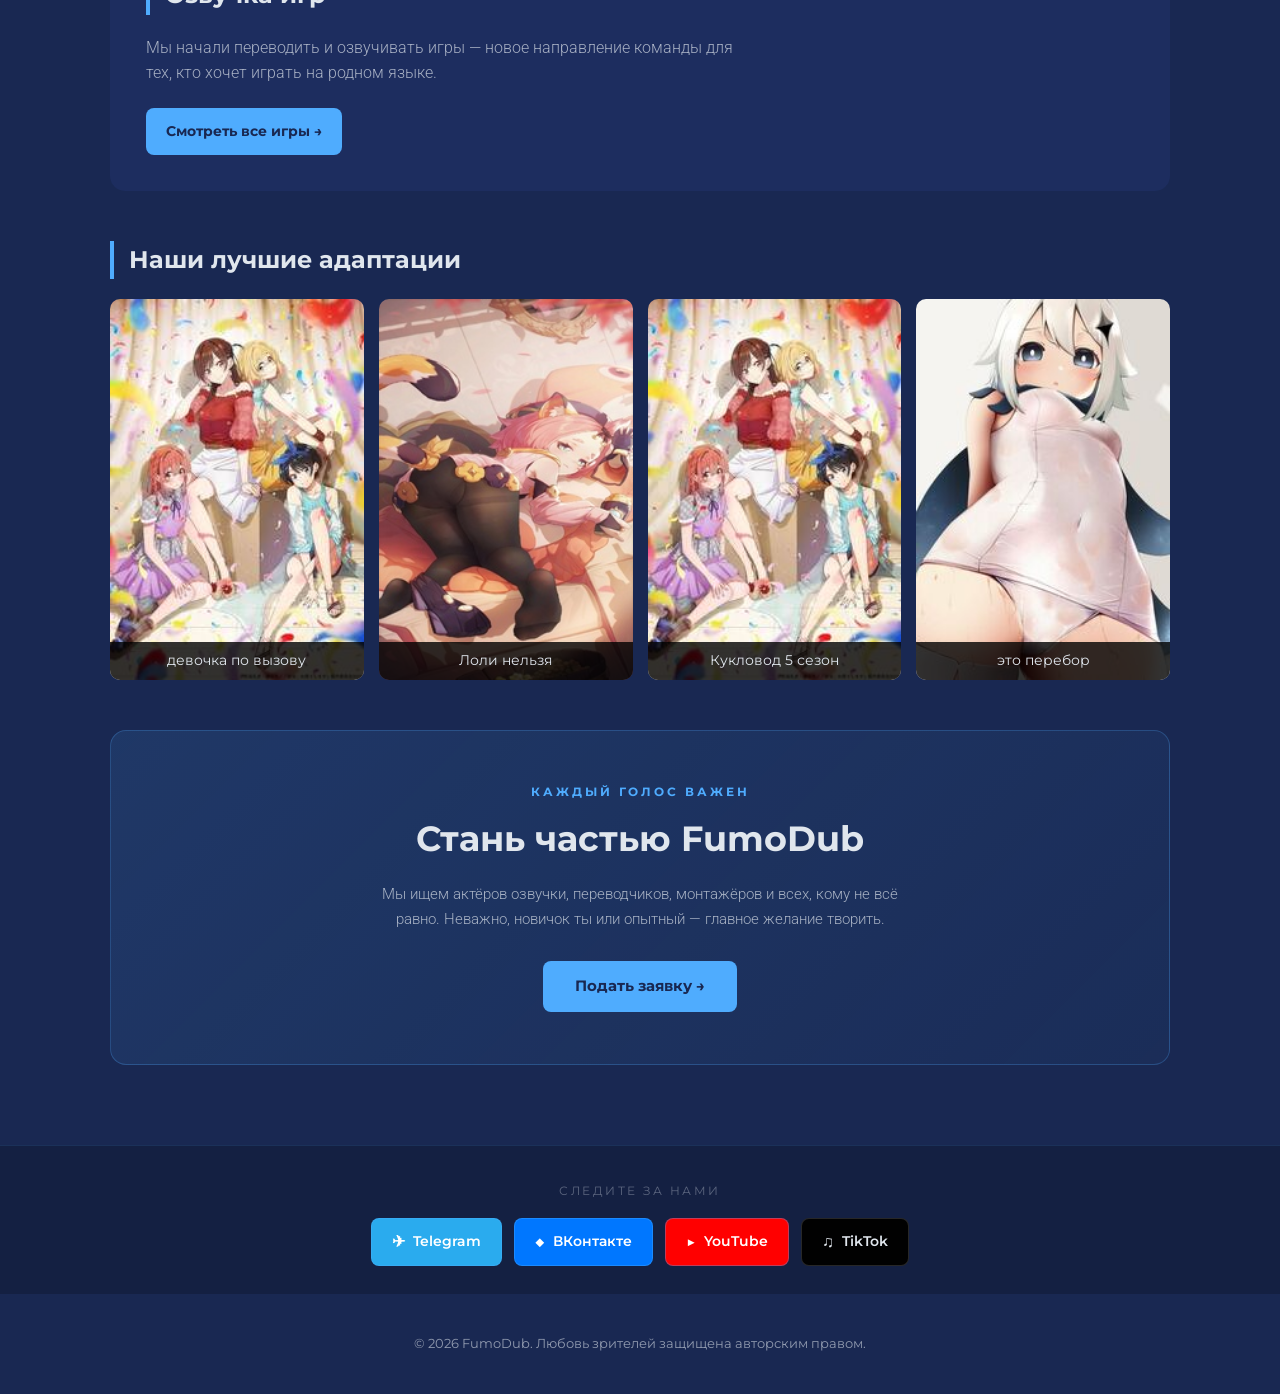
==== commit 4b5a886c: "update index.html" ====
--- a/index.html
+++ b/index.html
@@ -178,7 +178,7 @@
 </section>
 
 <footer>
-    &copy; 2026 FumoDub. Любовь зрителей защищена авторсим правом.
+    &copy; 2026 FumoDub. Любовь зрителей защищена авторским правом.
 </footer>
 
 </body>
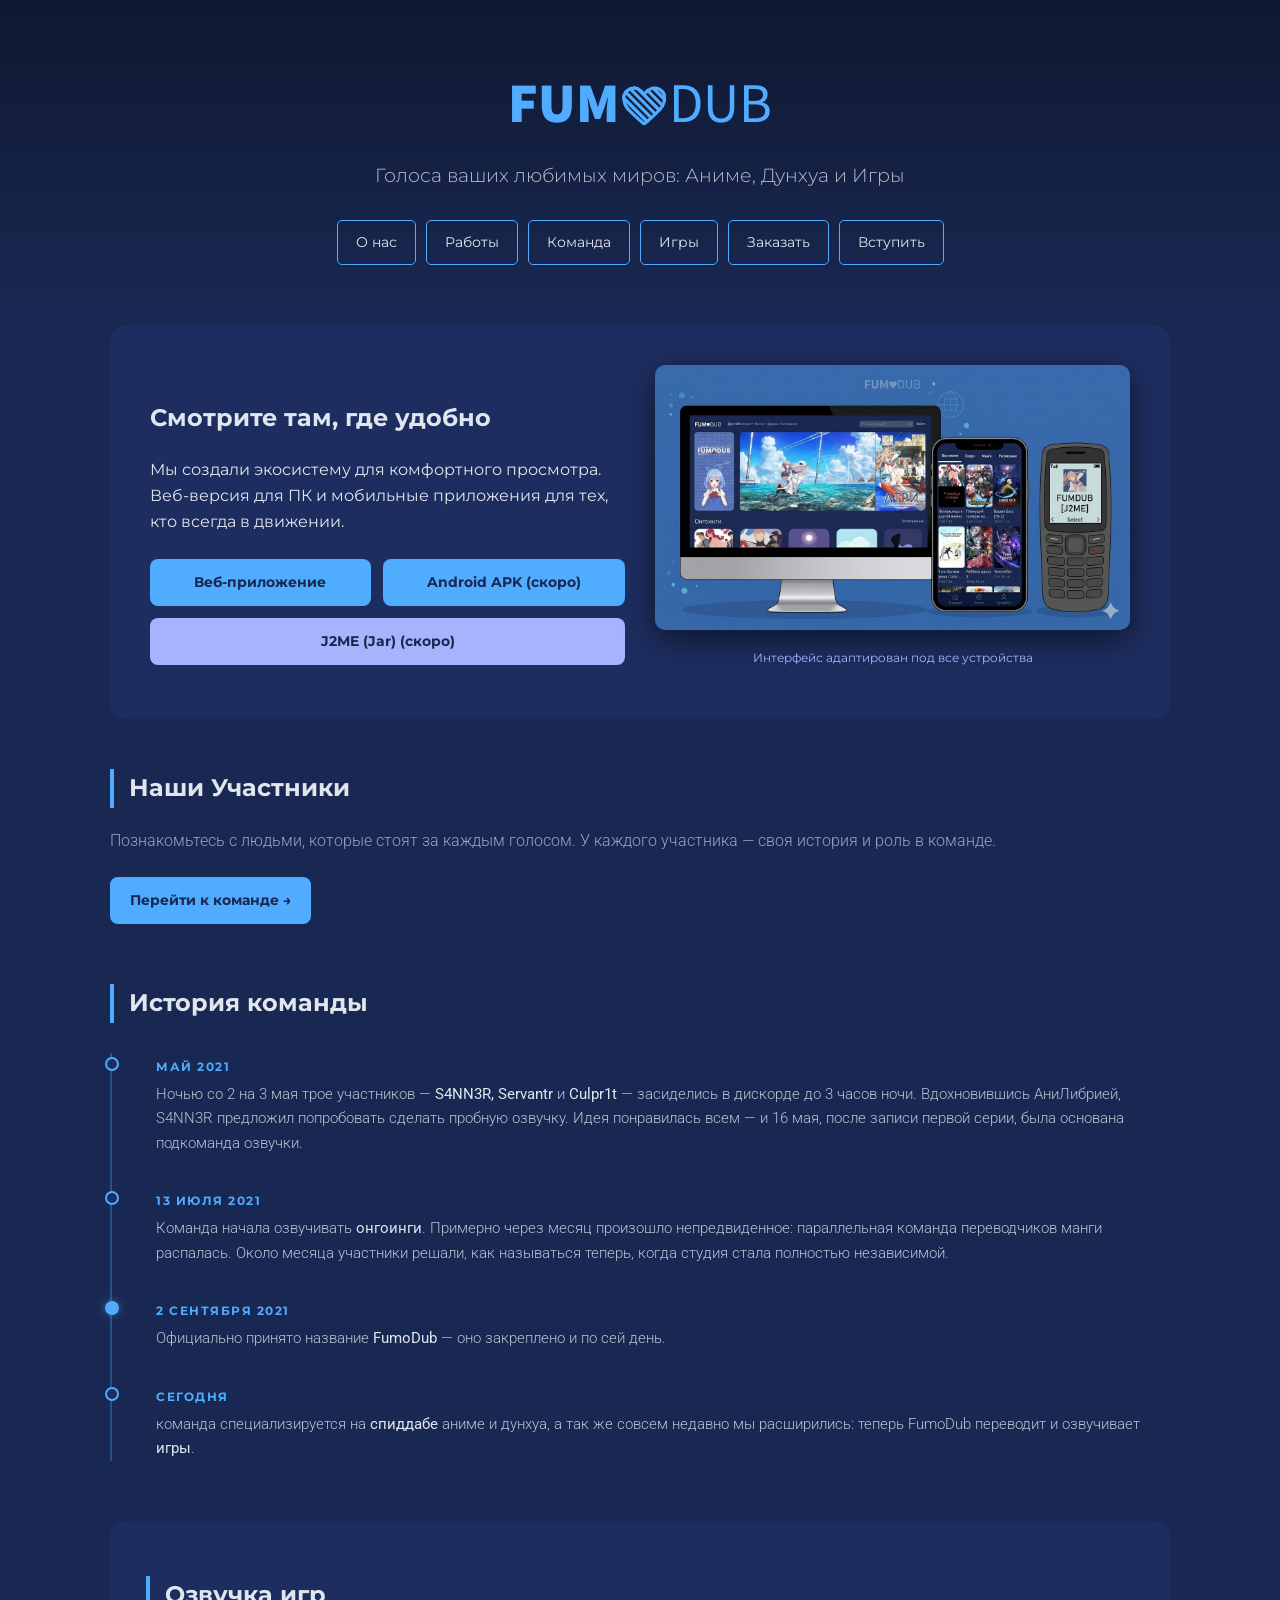
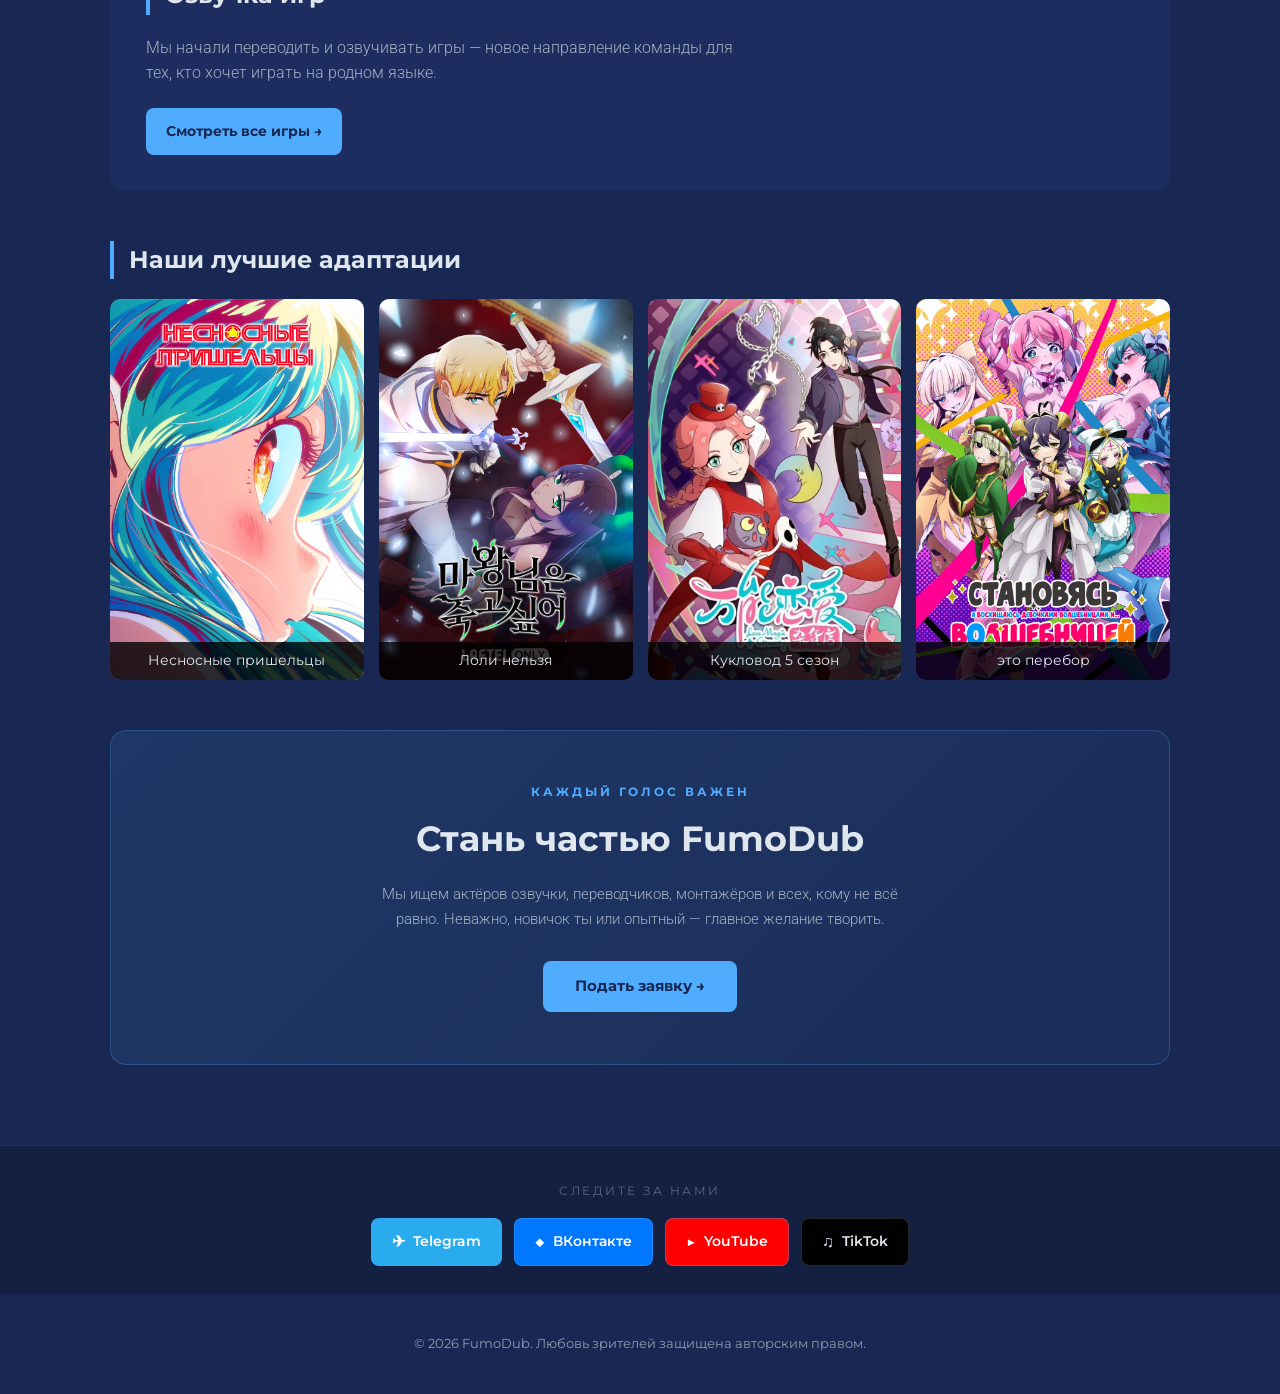
==== commit b736a4bc: "update index.html" ====
--- a/index.html
+++ b/index.html
@@ -4,6 +4,8 @@
     <meta charset="UTF-8">
     <meta name="viewport" content="width=device-width, initial-scale=1.0">
     <title>FumoDub | Быстрая озвучка аниме</title>
+    <meta name="description" content="FumoDub | ФумоДаб – Для тех кто хочет смотреть серии любимых сериалов самым первым!">
+    <link rel="shortcut icon" href="./src/images/favicon.ico">
     <link href="https://fonts.googleapis.com/css2?family=Montserrat:wght@400;700&family=Roboto:wght@300;400&display=swap" rel="stylesheet">
     <link href="https://fonts.googleapis.com/css2?family=Source+Sans+Pro:wght@400;900&display=swap" rel="stylesheet">
     <link rel="stylesheet" href="./Sources/style.css?v=37">
@@ -124,19 +126,19 @@
         <h2 class="section-title">Наши лучшие адаптации</h2>
         <div class="works-grid">
             <div class="work-item">
-                <img src="./Sources/2.jpg" alt="Anime">
-                <p>девочка по вызову</p>
+                <img src="./src/images/best1.jpg" alt="Несносные пришельцы">
+                <p>Несносные пришельцы</p>
             </div>
             <div class="work-item">
-                <img src="./Sources/3.jpg" alt="Donghua">
+                <img src="./src/images/best2.png" alt="Donghua">
                 <p>Лоли нельзя</p>
             </div>
             <div class="work-item">
-                <img src="./Sources/2.jpg" alt="Anime">
+                <img src="./src/images/best3.jpg" alt="Anime">
                 <p>Кукловод 5 сезон</p>
             </div>
             <div class="work-item">
-                <img src="./Sources/1.jpg" alt="Donghua">
+                <img src="./src/images/best4.jpg" alt="Donghua">
                 <p>это перебор</p>
             </div>
         </div>
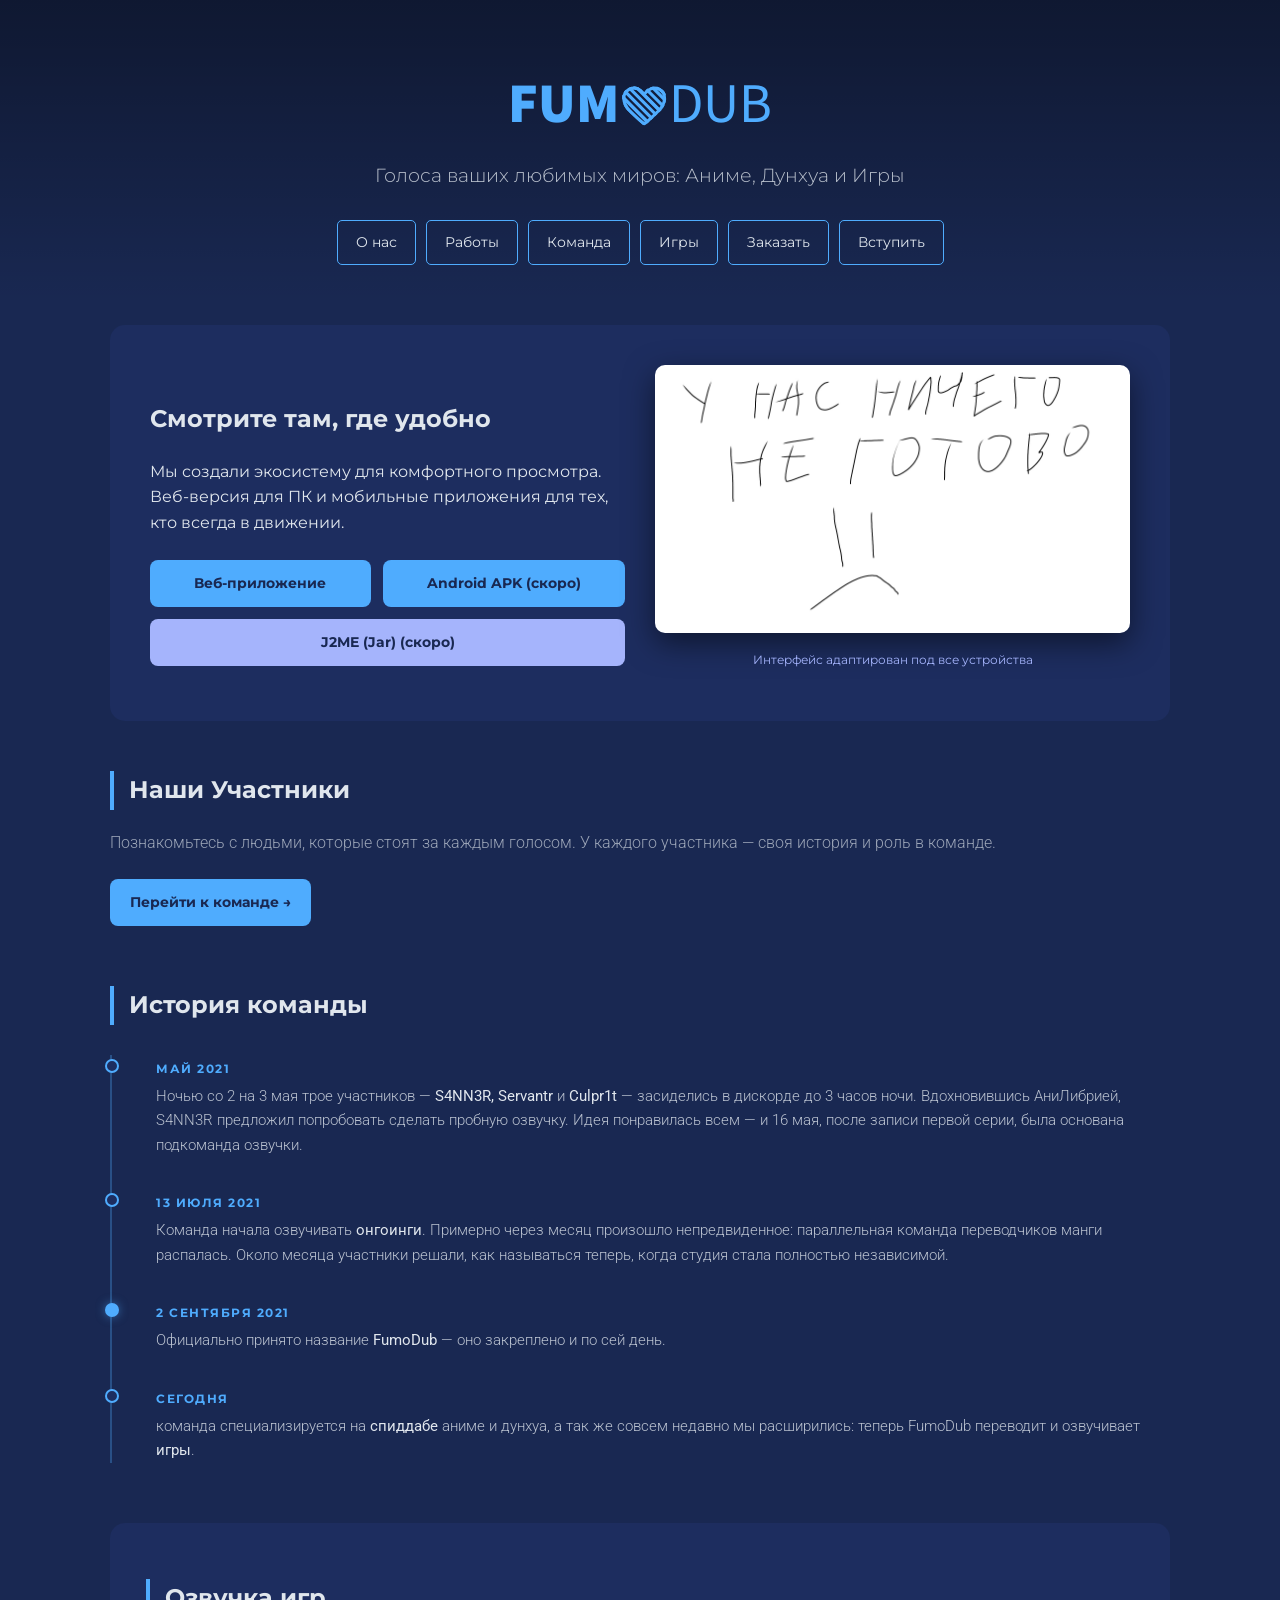
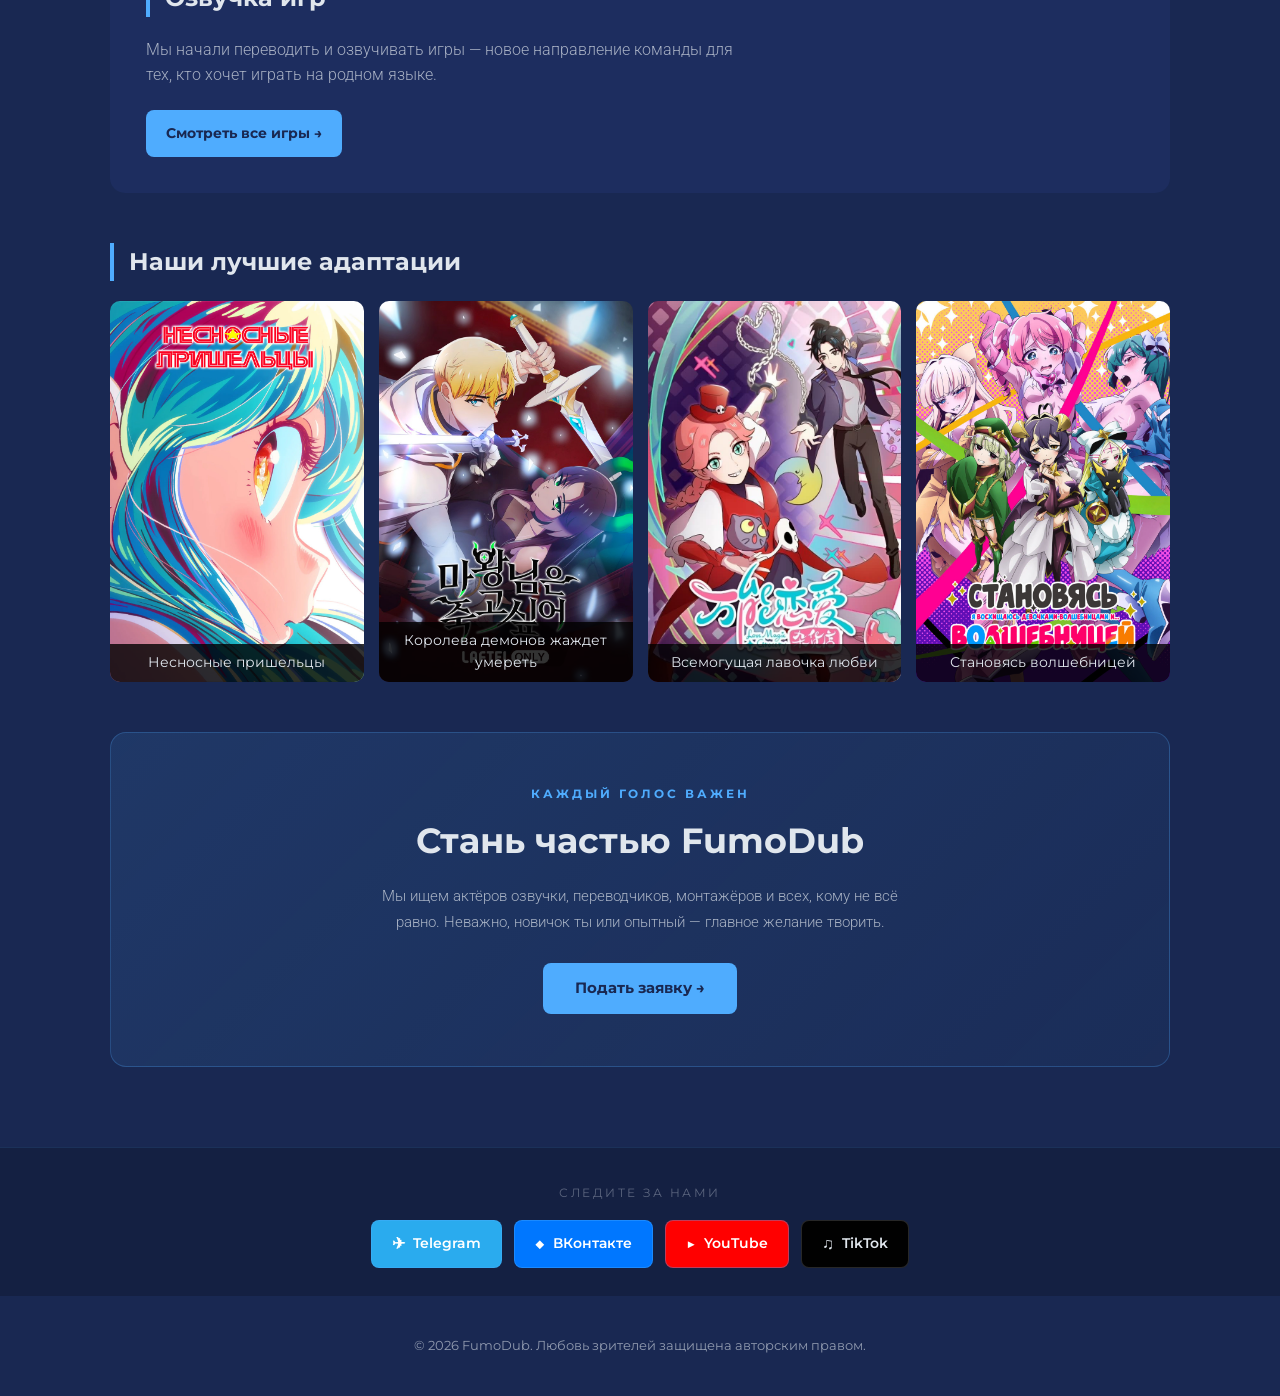
==== commit 2123b6dc: "update index.html" ====
--- a/index.html
+++ b/index.html
@@ -64,7 +64,7 @@
             </div>
         </div>
         <div class="apps-preview">
-            <img src="./Sources/aiisample.png" alt="Превью приложения">
+            <img src="./src/images/WIP.jpg" alt="Превью приложения">
             <p class="caption">Интерфейс адаптирован под все устройства</p>
         </div>
     </section>
@@ -130,16 +130,16 @@
                 <p>Несносные пришельцы</p>
             </div>
             <div class="work-item">
-                <img src="./src/images/best2.png" alt="Donghua">
-                <p>Лоли нельзя</p>
+                <img src="./src/images/best2.png" alt="Королева демонов жаждет умереть">
+                <p>Королева демонов жаждет умереть</p>
             </div>
             <div class="work-item">
-                <img src="./src/images/best3.jpg" alt="Anime">
-                <p>Кукловод 5 сезон</p>
+                <img src="./src/images/best3.jpg" alt="Всемогущая лавочка любви">
+                <p>Всемогущая лавочка любви</p>
             </div>
             <div class="work-item">
-                <img src="./src/images/best4.jpg" alt="Donghua">
-                <p>это перебор</p>
+                <img src="./src/images/best4.jpg" alt="Становясь волшебницей">
+                <p>Становясь волшебницей</p>
             </div>
         </div>
     </section>
